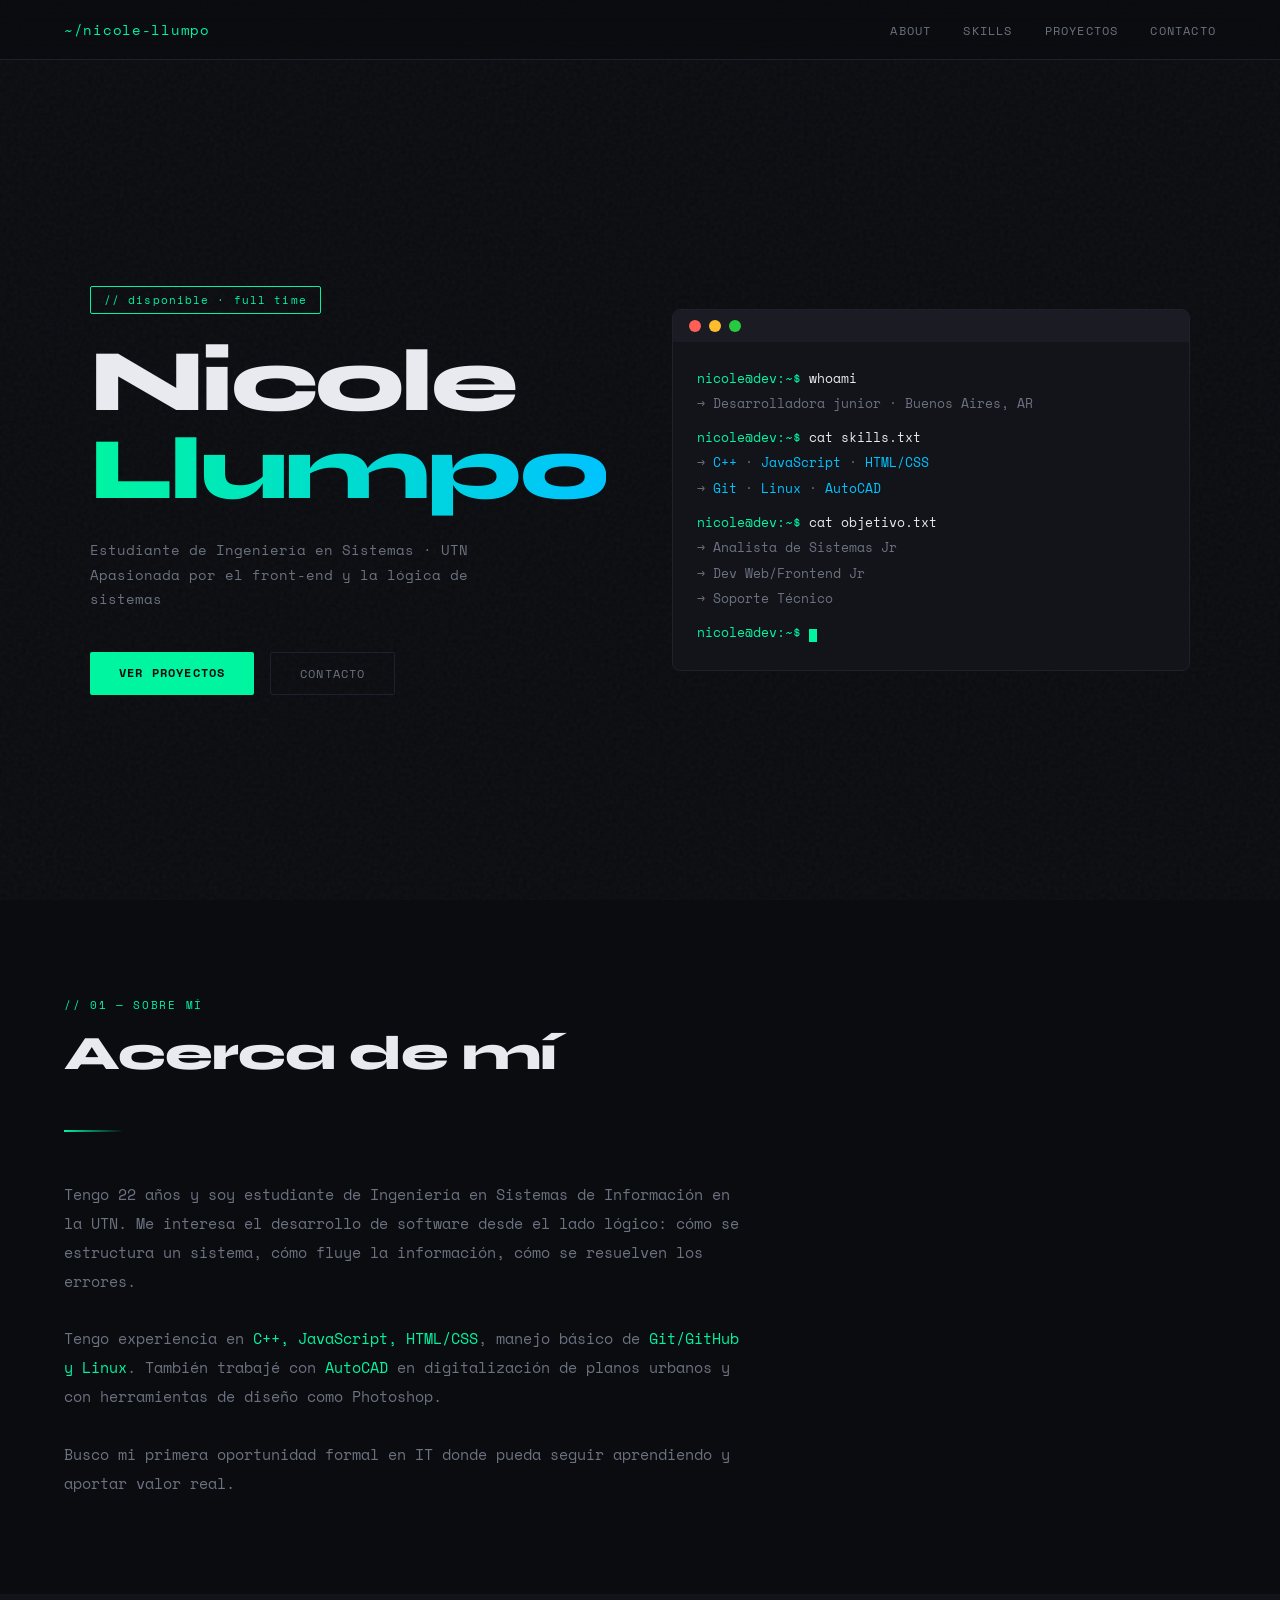
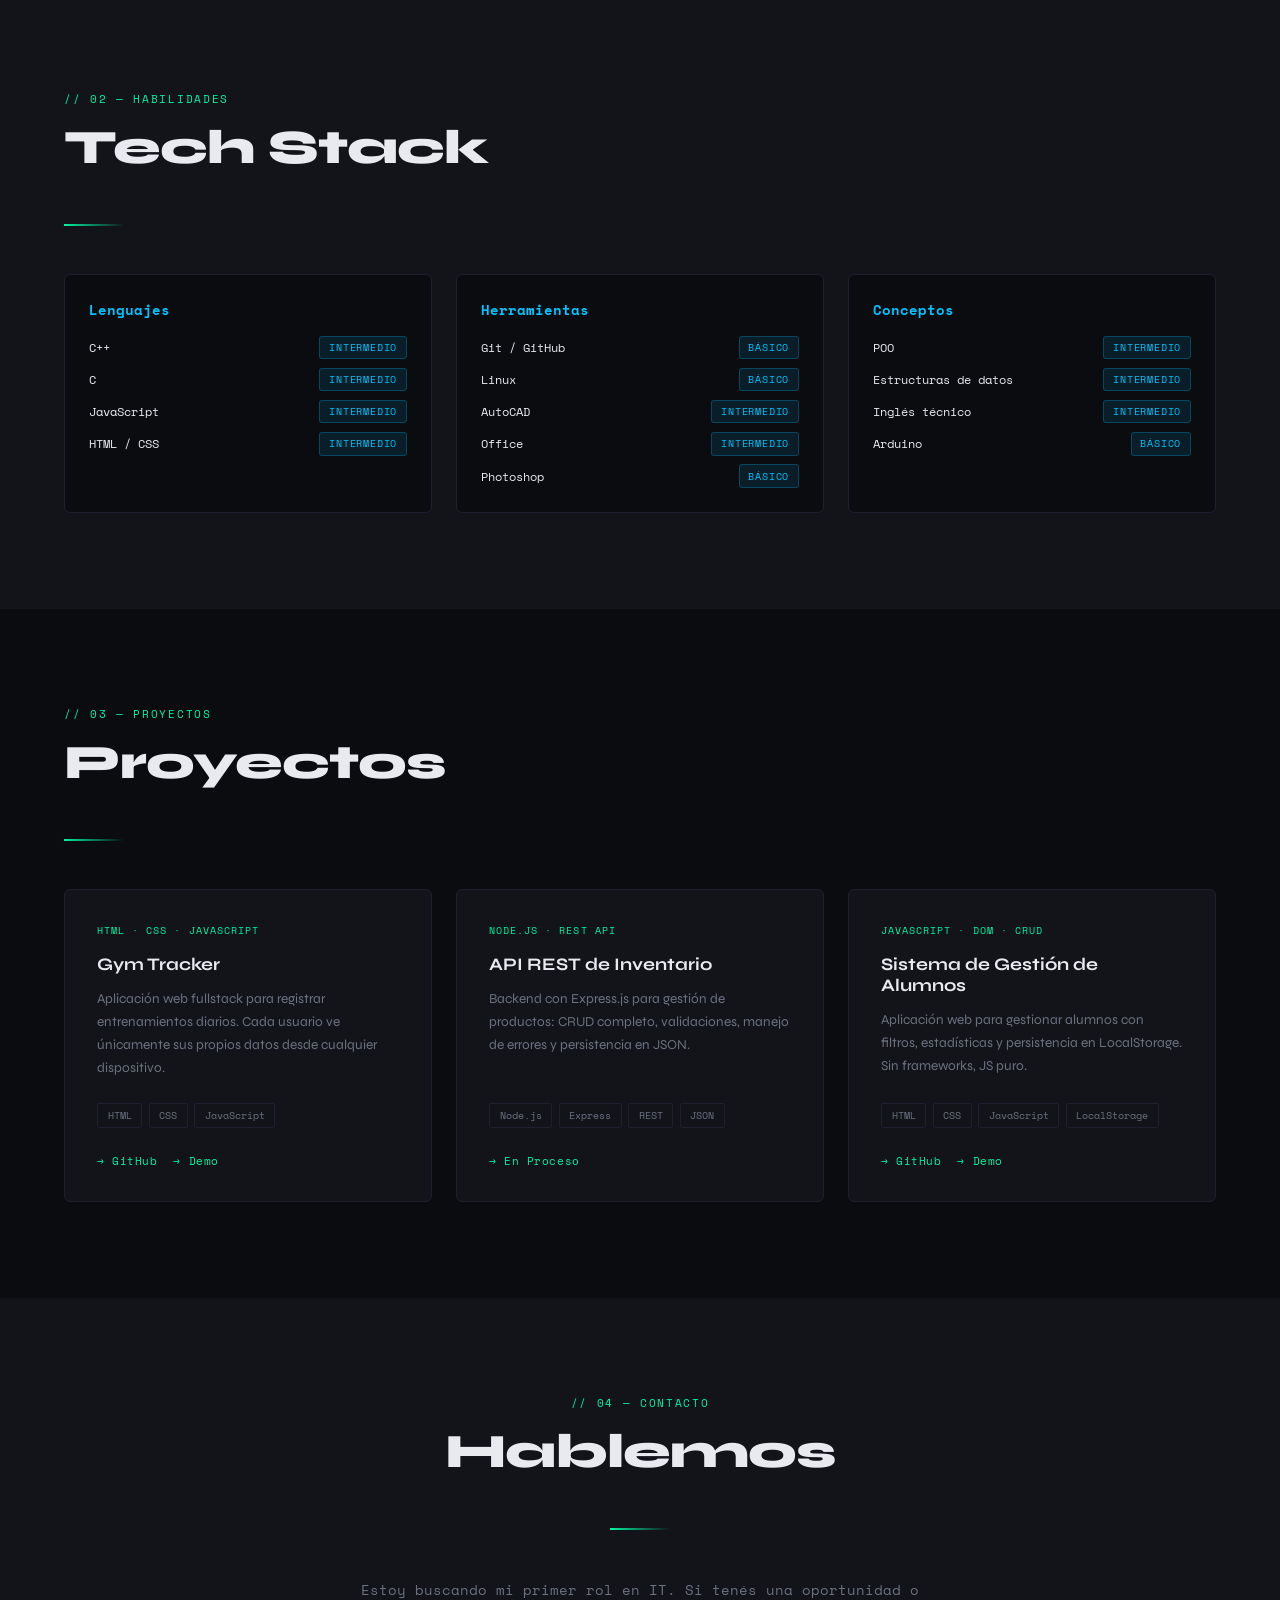
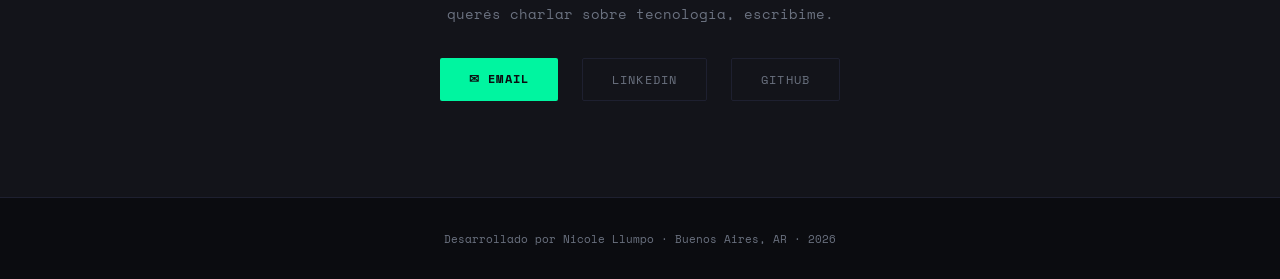
==== index.html @ 1d3f9068 "cambio del formato de skills" ====
<!DOCTYPE html>
<html lang="es">
<head>
  <meta charset="UTF-8" />
  <meta name="viewport" content="width=device-width, initial-scale=1.0"/>
  <title>Nicole Llumpo — Portfolio</title>
  <link rel="stylesheet" href="./styles.css"> 
  <link rel="preconnect" href="https://fonts.googleapis.com"/> 
  <link href="https://fonts.googleapis.com/css2?family=Space+Mono:ital,wght@0,400;0,700;1,400&family=Syne:wght@400;700;800&display=swap" rel="stylesheet"/>
</head>
<body>
  <!-- NAV -->
  <nav>
    <span class="nav-logo">~/nicole-llumpo</span>
    <ul class="nav-links">
      <li><a href="#about">About</a></li>
      <li><a href="#skills">Skills</a></li>
      <li><a href="#projects">Proyectos</a></li>
      <li><a href="#contact">Contacto</a></li>
    </ul>
  </nav>
  <!-- HERO -->
  <section id="hero">
    <div class="hero-grid">
      <div>
        <span class="hero-badge">// disponible · full time</span>
        <h1>Nicole<br/><span>Llumpo</span></h1>
        <p class="hero-desc">
          Estudiante de Ingeniería en Sistemas · UTN<br/>
          Apasionada por el front-end y la lógica de sistemas<br/>
        </p>
        <div class="hero-cta">
          <a class="btn btn-primary" href="#projects">Ver proyectos</a>
          <a class="btn btn-ghost"   href="#contact">Contacto</a>
        </div>
      </div>

      <!-- Terminal -->
      <div class="terminal fade-up">
        <div class="terminal-bar">
          <span class="dot dot-r"></span>
          <span class="dot dot-y"></span>
          <span class="dot dot-g"></span>
        </div>
        <div class="terminal-body">
          <div><span class="t-prompt">nicole@dev:~$</span> <span class="t-cmd">whoami</span></div>
          <div class="t-out">→ Desarrolladora junior · Buenos Aires, AR</div>
          <div style="margin-top:.5rem"><span class="t-prompt">nicole@dev:~$</span> <span class="t-cmd">cat skills.txt</span></div>
          <div class="t-out">→ <span class="t-hi">C++</span> · <span class="t-hi">JavaScript</span> · <span class="t-hi">HTML/CSS</span></div>
          <div class="t-out">→ <span class="t-hi">Git</span> · <span class="t-hi">Linux</span> · <span class="t-hi">AutoCAD</span></div>
          <div style="margin-top:.5rem"><span class="t-prompt">nicole@dev:~$</span> <span class="t-cmd">cat objetivo.txt</span></div>
          <div class="t-out">→ Analista de Sistemas Jr </div>
          <div class="t-out">→ Dev Web/Frontend Jr</div>
          <div class="t-out">→ Soporte Técnico</div>
          <div style="margin-top:.5rem"><span class="t-prompt">nicole@dev:~$</span> <span class="cursor"></span></div>
        </div>
      </div>
    </div>
  </section>

  <!-- ABOUT -->
  <section id="about">
    <div class="section-label">// 01 — sobre mí</div>
    <h2>Acerca de mí</h2>
    <div class="divider"></div>
    <div style="max-width:680px; font-size:.95rem; line-height:1.9; color:var(--muted); font-family:var(--mono);" class="fade-up">
      <p>Tengo 22 años y soy estudiante de Ingeniería en Sistemas de Información en la UTN. 
      Me interesa el desarrollo de software desde el lado lógico: cómo se estructura un sistema, 
      cómo fluye la información, cómo se resuelven los errores.</p>
      <br/>
      <p>Tengo experiencia en <span style="color:var(--accent)">C++, JavaScript, HTML/CSS</span>, 
      manejo básico de <span style="color:var(--accent)">Git/GitHub y Linux</span>. También trabajé 
      con <span style="color:var(--accent)">AutoCAD</span> en digitalización de planos urbanos y 
      con herramientas de diseño como Photoshop.</p>
      <br/>
      <p>Busco mi primera oportunidad formal en IT donde pueda seguir aprendiendo y aportar valor real.</p>
    </div>
  </section>

  <!-- SKILLS -->
  <section id="skills">
    <div class="section-label">// 02 — habilidades</div>
    <h2>Tech Stack</h2>
    <div class="divider"></div>
    <div class="skills-grid">

      <div class="skill-card fade-up">
        <h3>Lenguajes</h3>
        <div class="skill-list">
          <div class="skill-item"><span class="skill-name">C++</span><span class="skill-level level-intermedio">Intermedio</span></div>
          <div class="skill-item"><span class="skill-name">C</span><span class="skill-level level-intermedio">Intermedio</span></div>
          <div class="skill-item"><span class="skill-name">JavaScript</span><span class="skill-level level-intermedio">Intermedio</span></div>
          <div class="skill-item"><span class="skill-name">HTML / CSS</span><span class="skill-level level-intermedio">Intermedio</span></div>
        </div>
      </div>

      <div class="skill-card fade-up">
        <h3>Herramientas</h3>
        <div class="skill-list">
          <div class="skill-item"><span class="skill-name">Git / GitHub</span><span class="skill-level level-intermedio">Básico</span></div>
          <div class="skill-item"><span class="skill-name">Linux</span><span class="skill-level level-intermedio">Básico</span></div>
          <div class="skill-item"><span class="skill-name">AutoCAD</span><span class="skill-level level-intermedio">Intermedio</span></div>
          <div class="skill-item"><span class="skill-name">Office</span><span class="skill-level level-intermedio">Intermedio</span></div>
          <div class="skill-item"><span class="skill-name">Photoshop</span><span class="skill-level level-intermedio">Básico</span></div>
        </div>
      </div>

      <div class="skill-card fade-up">
        <h3>Conceptos</h3>
        <div class="skill-list">
          <div class="skill-item"><span class="skill-name">POO</span><span class="skill-level level-intermedio">Intermedio</span></div>
          <div class="skill-item"><span class="skill-name">Estructuras de datos</span><span class="skill-level level-intermedio">Intermedio</span></div>
          <!-- <div class="skill-item"><span class="skill-name">REST APIs</span><span class="skill-level level-intermedio">Básico</span></div> -->
          <div class="skill-item"><span class="skill-name">Inglés técnico</span><span class="skill-level level-intermedio">Intermedio</span></div>
          <div class="skill-item"><span class="skill-name">Arduino</span><span class="skill-level level-intermedio">Básico</span></div>
        </div>
      </div>

    </div>
  </section>

  <!-- PROJECTS -->
  <section id="projects">
    <div class="section-label">// 03 — proyectos</div>
    <h2>Proyectos</h2>
    <div class="divider"></div>
    <div class="projects-grid">

      <div class="project-card fade-up">
        <div class="project-tag">HTML · CSS · JavaScript</div>
        <h3>Gym Tracker</h3>
        <p>Aplicación web fullstack para registrar entrenamientos diarios. Cada usuario ve únicamente sus propios datos desde cualquier dispositivo.</p>
        <div class="project-tags">
          <span class="tag">HTML</span><span class="tag">CSS</span><span class="tag">JavaScript</span>
        </div>
        <div class="project-links">
          <a href="https://github.com/Nicolellumpo/Registro_Entrenamiento" target="_blank">→ GitHub</a> 
          <a href="https://nicolellumpo.github.io/Registro_Entrenamiento/" target="_blank">→ Demo</a> 
        </div>
      </div>

      <div class="project-card fade-up">
        <div class="project-tag">Node.js · REST API</div>
        <h3>API REST de Inventario</h3>
        <p>Backend con Express.js para gestión de productos: CRUD completo, validaciones, manejo de errores y persistencia en JSON.</p>
        <div class="project-tags">
          <span class="tag">Node.js</span><span class="tag">Express</span><span class="tag">REST</span><span class="tag">JSON</span>
        </div>
        <div class="project-links">
          <a href="https://github.com/NicoleLlumpo/inventario-api" target="_blank">→ En Proceso</a>
        </div>
      </div>

      <div class="project-card fade-up">
        <div class="project-tag">JavaScript · DOM · CRUD</div>
        <h3>Sistema de Gestión de Alumnos</h3>
        <p>Aplicación web para gestionar alumnos con filtros, estadísticas y persistencia en LocalStorage. Sin frameworks, JS puro.</p>
        <div class="project-tags">
          <span class="tag">HTML</span><span class="tag">CSS</span><span class="tag">JavaScript</span><span class="tag">LocalStorage</span>
        </div>
        <div class="project-links">
          <a href="https://github.com/Nicolellumpo/Sistema-Alumnos" target="_blank">→ GitHub</a>
          <a href="https://nicolellumpo.github.io/Sistema-Alumnos/" target="_blank">→ Demo</a> 
        </div>
      </div>

    </div>
  </section>

  <!-- CONTACT -->
  <section id="contact">
    <div class="section-label">// 04 — contacto</div>
    <h2>Hablemos</h2>
    <div class="divider" style="margin: 1rem auto 3rem;"></div>
    <div class="contact-inner fade-up">
      <p>Estoy buscando mi primer rol en IT. Si tenés una oportunidad o querés charlar sobre tecnología, escribime.</p>
      <div class="contact-links">
        <a class="btn btn-primary" href="mailto:Nicolellumpo1@gmail.com">✉ Email</a>
        <a class="btn btn-ghost"   href="https://linkedin.com/in/nicole-llumpo" target="_blank">LinkedIn</a>
        <a class="btn btn-ghost"   href="https://github.com/NicoleLlumpo" target="_blank">GitHub</a>
      </div>
    </div>
  </section>

  <footer>
    <p>Desarrollado por Nicole Llumpo · Buenos Aires, AR · 2026</p>
  </footer>

  <script>
    // Intersection Observer para fade-up y skill bars
    const observer = new IntersectionObserver((entries) => {
      entries.forEach(e => {
        if (e.isIntersecting) {
          e.target.classList.add('visible');
          // Animar barras si las hay
          e.target.querySelectorAll('.skill-fill').forEach(bar => {
            bar.style.transform = `scaleX(${bar.dataset.w})`;
            bar.classList.add('animated');
          });
        }
      });
    }, { threshold: 0.15 });

    document.querySelectorAll('.fade-up').forEach(el => observer.observe(el));
  </script>
</body>
</html>
---- styles.css ----
@import url('https://fonts.googleapis.com/css2?family=Fredoka+One&family=Poppins:wght@300&display=swap');

/* ── Reset & Variables ─────────────────────────────────── */
    *, *::before, *::after { box-sizing: border-box; margin: 0; padding: 0; }

:root {
  --bg: #0b0c10;
  --surface: #13141a;
  --border: #1e2030;
  --accent: #00f5a0;
  --accent2: #00c3ff;
  --text: #e8eaf0;
  --muted: #6b7280;
  --mono: 'Space Mono', monospace;
  --sans: 'Syne', sans-serif;
}

html { scroll-behavior: smooth; }

body {
  background: var(--bg);
  color: var(--text);
  font-family: var(--sans);
  overflow-x: hidden;
}

/* ── Noise overlay ─────────────────────────────────────── */
body::before {
      content: '';
      position: fixed; inset: 0; z-index: 0;
      background-image: url("data:image/svg+xml,%3Csvg viewBox='0 0 256 256' xmlns='http://www.w3.org/2000/svg'%3E%3Cfilter id='noise'%3E%3CfeTurbulence type='fractalNoise' baseFrequency='0.9' numOctaves='4' stitchTiles='stitch'/%3E%3C/filter%3E%3Crect width='100%25' height='100%25' filter='url(%23noise)' opacity='0.04'/%3E%3C/svg%3E");
      pointer-events: none;
}

/* ── Navigation ───────────────────────────────────────── */
nav {
  position: fixed; top: 0; left: 0; right: 0;z-index: 100;
  display: flex; justify-content: space-between; align-items: center;
  padding: 1.2rem 5%;
  backdrop-filter: blur(12px);
  border-bottom: 1px solid var(--border);
  background: rgba(11,12,16,0.8);
}

.nav-logo {
    font-family: var(--mono);
    font-size: 0.9rem;
    color: var(--accent);
    letter-spacing: 0.05em;
}

.nav-links { display: flex; gap: 2rem; list-style: none; }
    .nav-links a {
      font-family: var(--mono);
      font-size: 0.75rem;
      color: var(--muted);
      text-decoration: none;
      letter-spacing: 0.1em;
      text-transform: uppercase;
      transition: color .2s;
    }
    .nav-links a:hover { color: var(--accent); }

    /* ── Hero ─────────────────────────────────────────────── */
    #hero {
      min-height: 100vh;
      display: flex; align-items: center;
      padding: 10rem 5% 5rem;
      position: relative;
    }

    .hero-grid {
      display: grid;
      grid-template-columns: 1fr 1fr;
      gap: 4rem;
      align-items: center;
      max-width: 1100px;
      margin: 0 auto;
      width: 100%;
    }

    .hero-badge {
      display: inline-block;
      font-family: var(--mono);
      font-size: 0.7rem;
      color: var(--accent);
      border: 1px solid var(--accent);
      padding: .3rem .8rem;
      border-radius: 2px;
      margin-bottom: 1.5rem;
      letter-spacing: .1em;
    }

    h1 {
      font-size: clamp(3rem, 7vw, 5.5rem);
      font-weight: 800;
      line-height: 1;
      letter-spacing: -0.03em;
    }

    h1 span {
      background: linear-gradient(90deg, var(--accent), var(--accent2));
       background-clip: text;  
      -webkit-background-clip: text;
      -webkit-text-fill-color: transparent;
    }

    .hero-desc {
      margin-top: 1.5rem;
      font-family: var(--mono);
      font-size: 0.85rem;
      color: var(--muted);
      line-height: 1.8;
      max-width: 420px;
    }

    .hero-cta {
      margin-top: 2.5rem;
      display: flex; gap: 1rem; flex-wrap: wrap;
    }

    .btn {
      font-family: var(--mono);
      font-size: 0.75rem;
      letter-spacing: .1em;
      text-transform: uppercase;
      padding: .75rem 1.8rem;
      text-decoration: none;
      border-radius: 2px;
      transition: all .2s;
      cursor: pointer;
    }

    .btn-primary {
      background: var(--accent);
      color: #0b0c10;
      font-weight: 700;
    }
    .btn-primary:hover { background: var(--accent2); }

    .btn-ghost {
      border: 1px solid var(--border);
      color: var(--muted);
    }
    .btn-ghost:hover { border-color: var(--accent); color: var(--accent); }

    /* Terminal widget */
    .terminal {
      background: var(--surface);
      border: 1px solid var(--border);
      border-radius: 8px;
      overflow: hidden;
      font-family: var(--mono);
    }

    .terminal-bar {
      background: #1a1b23;
      padding: .6rem 1rem;
      display: flex; gap: .5rem; align-items: center;
    }

    .dot { width: 12px; height: 12px; border-radius: 50%; }
    .dot-r { background: #ff5f57; }
    .dot-y { background: #ffbd2e; }
    .dot-g { background: #28ca41; }

    .terminal-body {
      padding: 1.5rem;
      font-size: .8rem;
      line-height: 2;
    }

    .t-prompt { color: var(--accent); }
    .t-cmd    { color: var(--text); }
    .t-out    { color: var(--muted); }
    .t-hi     { color: var(--accent2); }

    .cursor {
      display: inline-block;
      width: 8px; height: 1em;
      background: var(--accent);
      animation: blink 1s step-end infinite;
      vertical-align: text-bottom;
    }

    @keyframes blink { 50% { opacity: 0; } }

    /* ── Sections ─────────────────────────────────────────── */
    section { padding: 6rem 5%; position: relative; }

    .section-label {
      font-family: var(--mono);
      font-size: .7rem;
      letter-spacing: .15em;
      text-transform: uppercase;
      color: var(--accent);
      margin-bottom: .75rem;
    }

    h2 {
      font-size: clamp(2rem, 4vw, 3rem);
      font-weight: 800;
      letter-spacing: -0.02em;
      margin-bottom: 3rem;
    }

    .divider {
      width: 60px; height: 2px;
      background: linear-gradient(90deg, var(--accent), transparent);
      margin: 1rem 0 3rem;
    }

    /* ── Skills ───────────────────────────────────────────── */
    #skills { background: var(--surface); }

    .skills-grid {
      display: grid;
      grid-template-columns: repeat(auto-fill, minmax(280px, 1fr));
      gap: 1.5rem;
    }

    .skill-card {
      border: 1px solid var(--border);
      border-radius: 6px;
      padding: 1.5rem;
      background: var(--bg);
      transition: border-color .2s, transform .2s;
    }
    .skill-card:hover { border-color: var(--accent); transform: translateY(-3px); }

    .skill-card h3 {
      font-size: .9rem;
      font-family: var(--mono);
      color: var(--accent2);
      margin-bottom: 1rem;
    }

    .skill-list {
      display: flex; flex-direction: column; gap: .55rem;
    }

    .skill-item {
      display: flex; align-items: center; justify-content: space-between; gap: .75rem;
    }

    .skill-name {
      font-family: var(--mono); font-size: .75rem; color: var(--txt);
    }
 
    .skill-level {
      font-family: var(--mono); font-size: .62rem; letter-spacing: .08em;
      text-transform: uppercase; padding: .2rem .55rem; border-radius: 3px;
      flex-shrink: 0; font-weight: 500;
    }

    .level-basico {
      background: rgba(255,255,255,.06);
      color: var(--muted);
      border: 1px solid var(--border);
    }
 
    .level-intermedio {
      background: rgba(0,195,255,.1);
      color: var(--accent2);
      border: 1px solid rgba(0,195,255,.25);
    }
 
    .level-avanzado {
      background: rgba(0,245,160,.12);
      color: var(--accent);
      border: 1px solid rgba(0,245,160,.3);
    }
 
    /*
    .skill-bar-wrap {
      display: flex; flex-direction: column; gap: .6rem;
    }
    
    .skill-item {
      display: flex; justify-content: space-between; align-items: center;
    }

    .skill-name { font-family: var(--mono); font-size: .75rem; color: var(--muted); }
    .skill-track { flex: 1; height: 4px; background: var(--border); margin: 0 .75rem; border-radius: 2px; overflow: hidden; }
    
    .skill-fill {
      height: 100%;
      background: linear-gradient(90deg, var(--accent), var(--accent2));
      border-radius: 2px;
      transform: scaleX(0);
      transform-origin: left;
      transition: transform .8s cubic-bezier(.16,1,.3,1);
    }
    .skill-fill.animated { transform: scaleX(1); }
    .skill-pct { font-family: var(--mono); font-size: .7rem; color: var(--accent); }
    */
    
    /* ── Projects ─────────────────────────────────────────── */
    .projects-grid {
      display: grid;
      grid-template-columns: repeat(auto-fill, minmax(320px, 1fr));
      gap: 1.5rem;
    }

    .project-card {
      border: 1px solid var(--border);
      border-radius: 6px;
      padding: 2rem;
      background: var(--surface);
      display: flex; flex-direction: column;
      transition: border-color .2s, transform .2s;
    }
    .project-card:hover { border-color: var(--accent); transform: translateY(-4px); }

    .project-tag {
      font-family: var(--mono);
      font-size: .65rem;
      letter-spacing: .1em;
      text-transform: uppercase;
      color: var(--accent);
      margin-bottom: 1rem;
    }

    .project-card h3 { font-size: 1.1rem; margin-bottom: .75rem; }
    .project-card p { font-size: .85rem; color: var(--muted); line-height: 1.7; flex: 1; }

    .project-tags {
      display: flex; flex-wrap: wrap; gap: .4rem;
      margin-top: 1.5rem;
    }

    .tag {
      font-family: var(--mono);
      font-size: .65rem;
      padding: .2rem .6rem;
      border: 1px solid var(--border);
      border-radius: 2px;
      color: var(--muted);
    }

    .project-links { display: flex; gap: 1rem; margin-top: 1.5rem; }
    .project-links a {
      font-family: var(--mono);
      font-size: .7rem;
      letter-spacing: .05em;
      color: var(--accent);
      text-decoration: none;
      transition: color .2s;
    }
    .project-links a:hover { color: var(--accent2); }

    /* ── Contact ──────────────────────────────────────────── */
    #contact { background: var(--surface); text-align: center; }

    .contact-inner { max-width: 560px; margin: 0 auto; }
    .contact-inner p {
      font-family: var(--mono);
      color: var(--muted);
      font-size: .85rem;
      line-height: 1.8;
      margin-bottom: 2rem;
    }

    .contact-links {
      display: flex; justify-content: center; gap: 1.5rem; flex-wrap: wrap;
    }

    /* ── Footer ───────────────────────────────────────────── */
    footer {
      padding: 2rem 5%;
      text-align: center;
      font-family: var(--mono);
      font-size: .7rem;
      color: var(--muted);
      border-top: 1px solid var(--border);
    }

    /* ── Fade-in animation ─────────────────────────────────── */
    .fade-up {
      opacity: 0;
      transform: translateY(24px);
      transition: opacity .6s ease, transform .6s ease;
    }
    .fade-up.visible { opacity: 1; transform: translateY(0); }

    /* ── Responsive ────────────────────────────────────────── */
    @media (max-width: 768px) {
      .hero-grid { grid-template-columns: 1fr; }
      .terminal  { display: none; }
    }
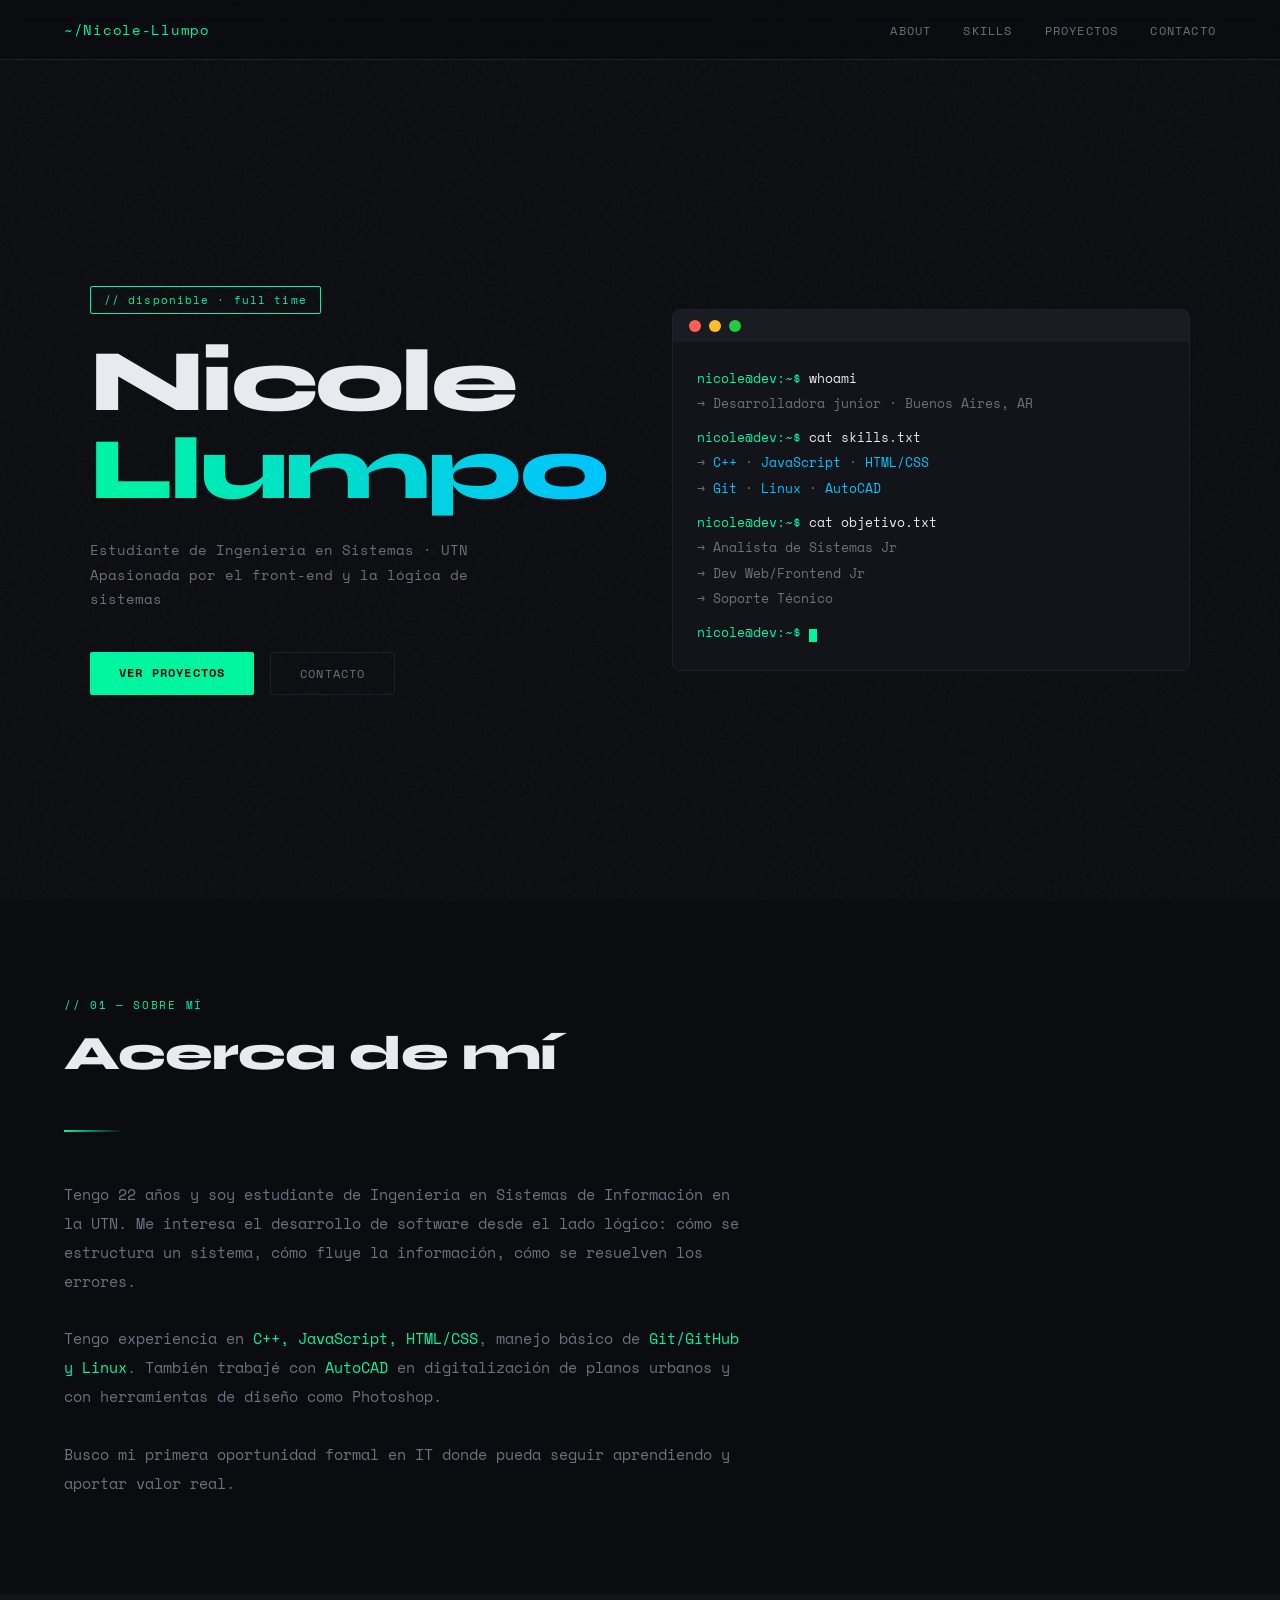
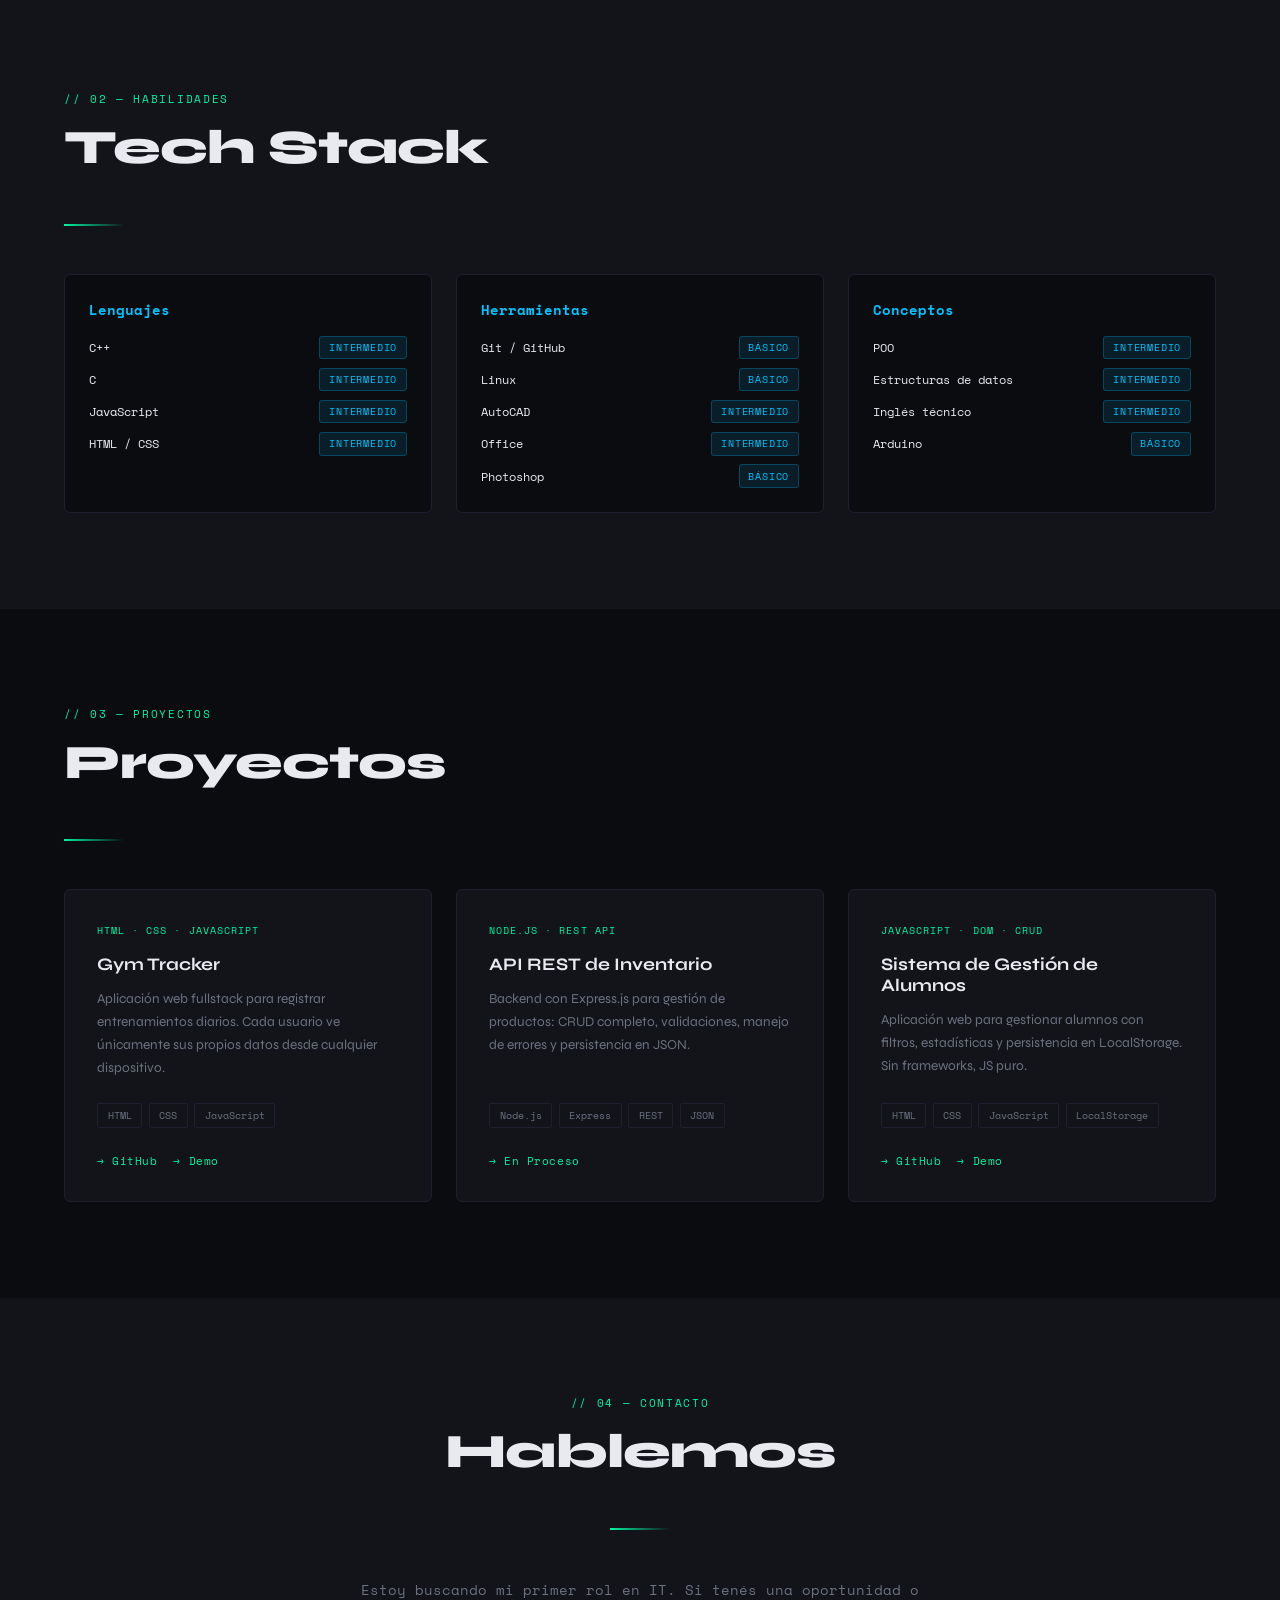
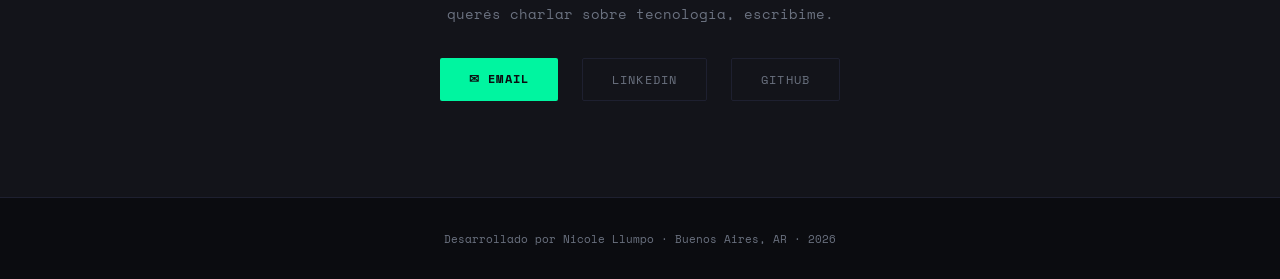
==== commit f561e062: "cambio de html rama" ====
--- a/index.html
+++ b/index.html
@@ -11,7 +11,7 @@
 <body>
   <!-- NAV -->
   <nav>
-    <span class="nav-logo">~/nicole-llumpo</span>
+    <span class="nav-logo">~/Nicole-Llumpo</span>
     <ul class="nav-links">
       <li><a href="#about">About</a></li>
       <li><a href="#skills">Skills</a></li>
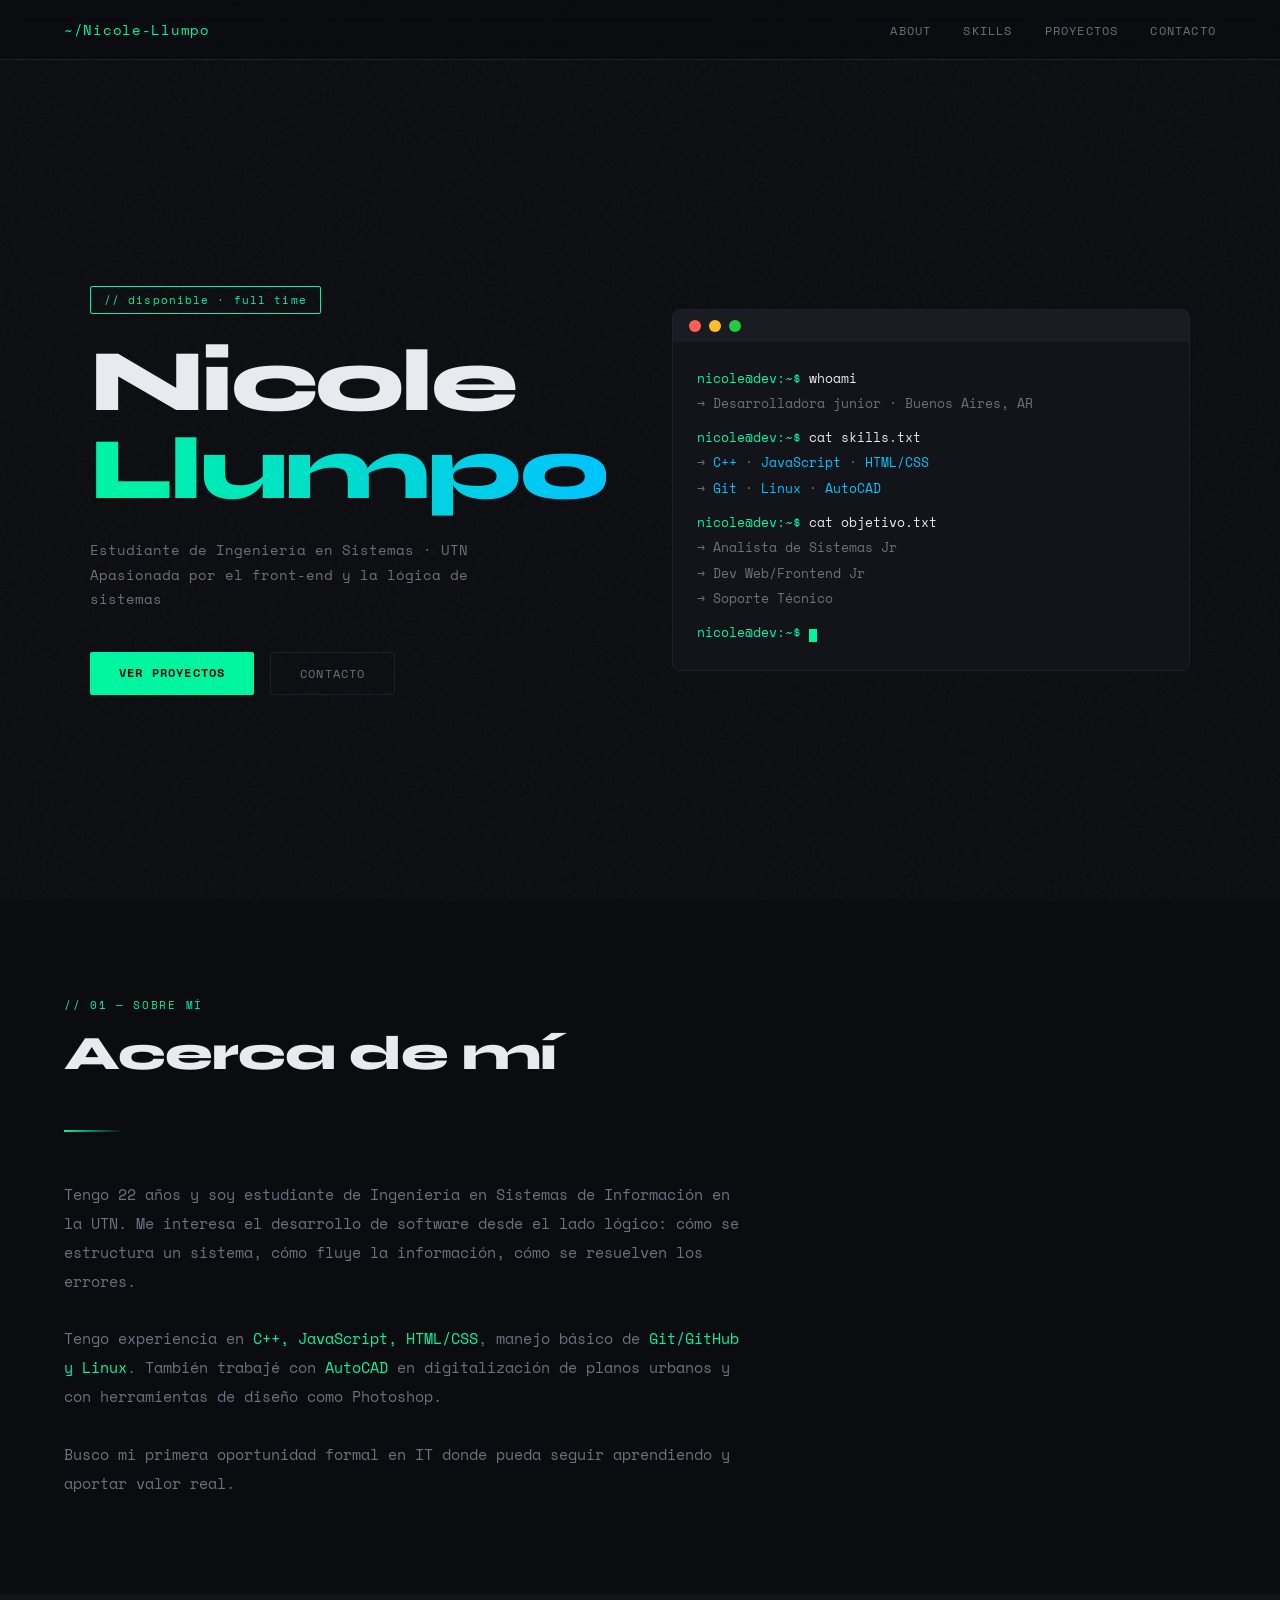
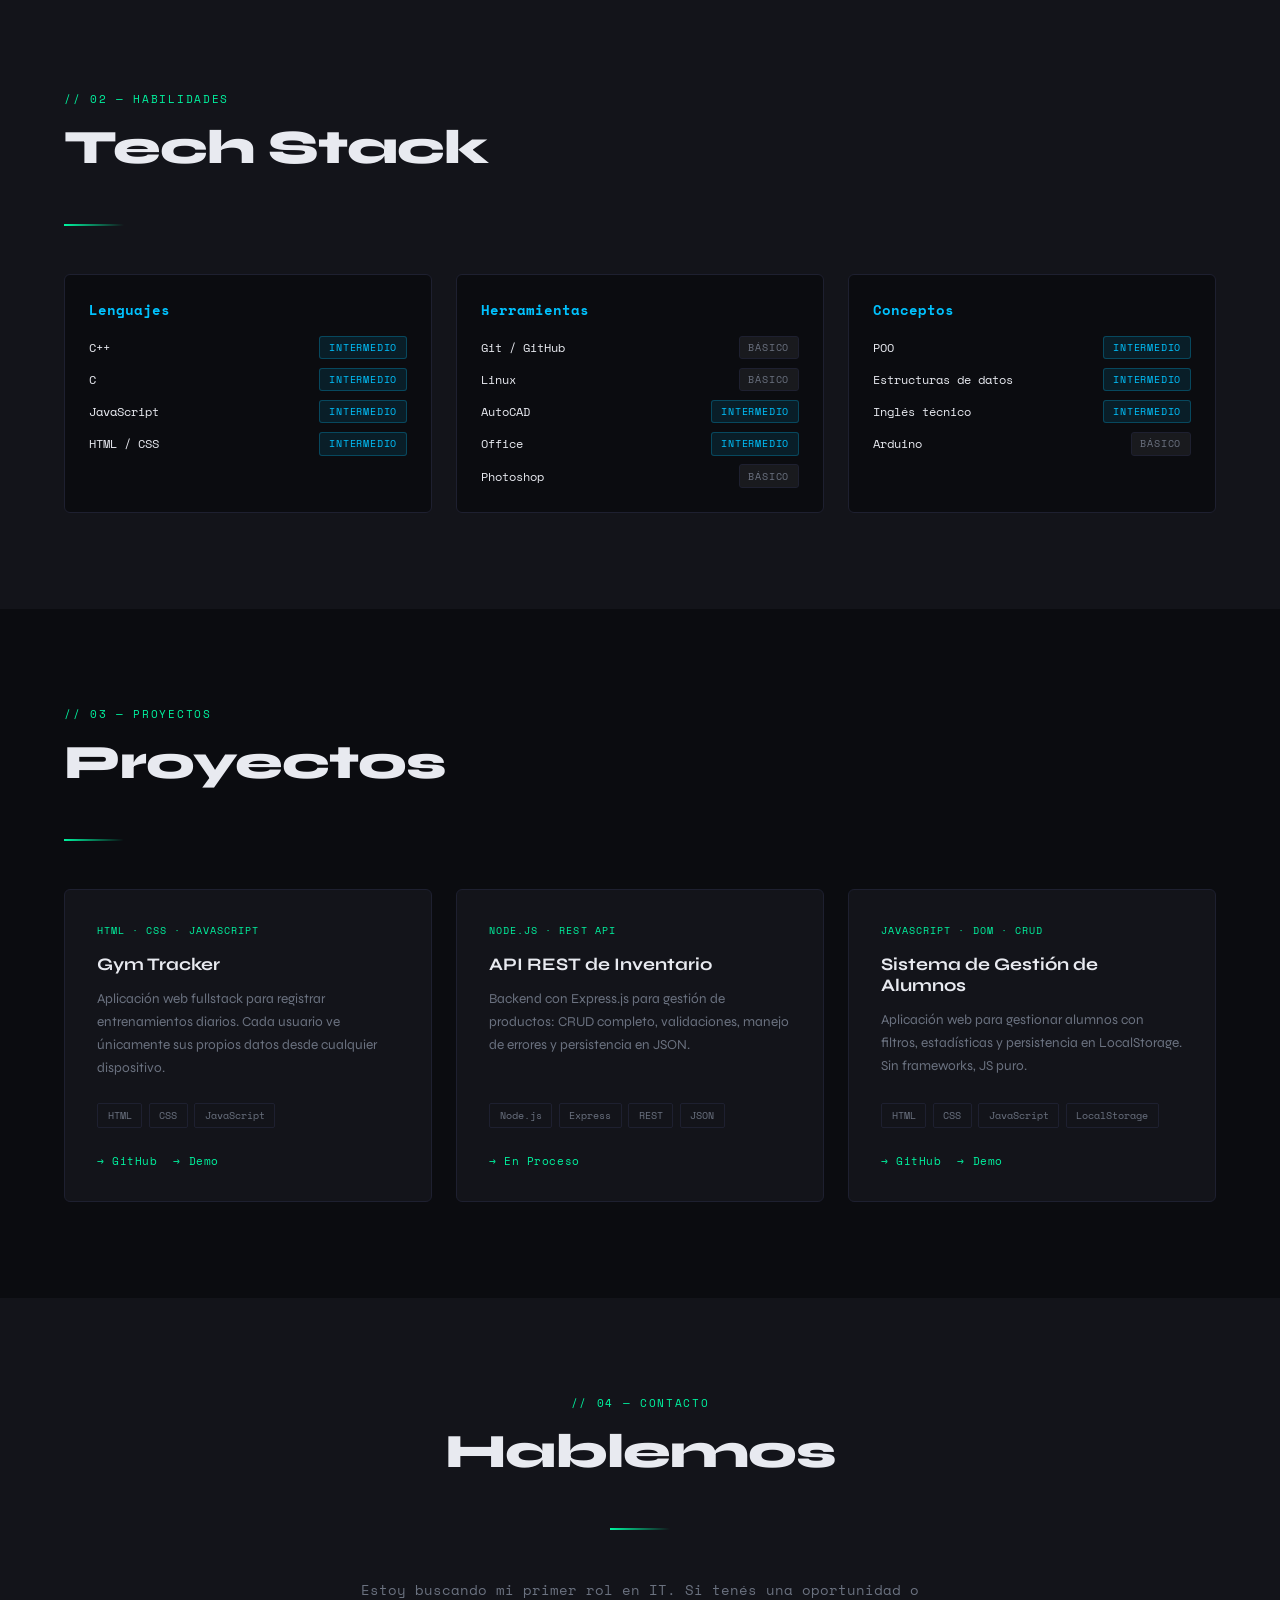
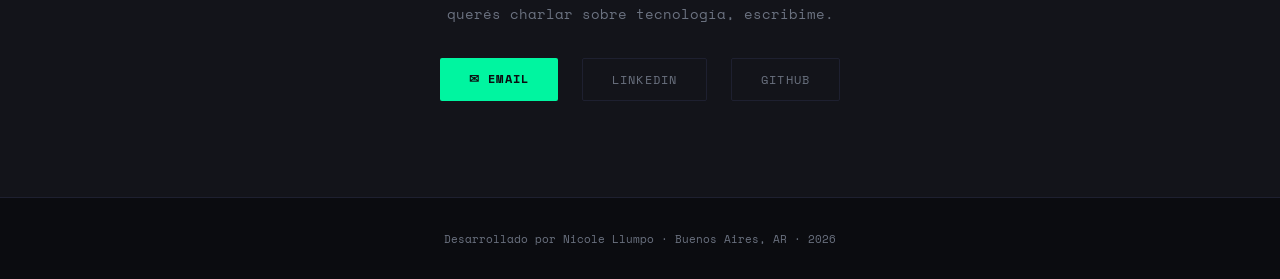
==== commit b60fc20a: "teck stack cambien el disenio de basico" ====
--- a/index.html
+++ b/index.html
@@ -83,7 +83,6 @@
     <h2>Tech Stack</h2>
     <div class="divider"></div>
     <div class="skills-grid">
-
       <div class="skill-card fade-up">
         <h3>Lenguajes</h3>
         <div class="skill-list">
@@ -97,11 +96,11 @@
       <div class="skill-card fade-up">
         <h3>Herramientas</h3>
         <div class="skill-list">
-          <div class="skill-item"><span class="skill-name">Git / GitHub</span><span class="skill-level level-intermedio">Básico</span></div>
-          <div class="skill-item"><span class="skill-name">Linux</span><span class="skill-level level-intermedio">Básico</span></div>
+          <div class="skill-item"><span class="skill-name">Git / GitHub</span><span class="skill-level level-basico">Básico</span></div>
+          <div class="skill-item"><span class="skill-name">Linux</span><span class="skill-level level-basico">Básico</span></div>
           <div class="skill-item"><span class="skill-name">AutoCAD</span><span class="skill-level level-intermedio">Intermedio</span></div>
           <div class="skill-item"><span class="skill-name">Office</span><span class="skill-level level-intermedio">Intermedio</span></div>
-          <div class="skill-item"><span class="skill-name">Photoshop</span><span class="skill-level level-intermedio">Básico</span></div>
+          <div class="skill-item"><span class="skill-name">Photoshop</span><span class="skill-level level-basico">Básico</span></div>
         </div>
       </div>
 
@@ -112,7 +111,7 @@
           <div class="skill-item"><span class="skill-name">Estructuras de datos</span><span class="skill-level level-intermedio">Intermedio</span></div>
           <!-- <div class="skill-item"><span class="skill-name">REST APIs</span><span class="skill-level level-intermedio">Básico</span></div> -->
           <div class="skill-item"><span class="skill-name">Inglés técnico</span><span class="skill-level level-intermedio">Intermedio</span></div>
-          <div class="skill-item"><span class="skill-name">Arduino</span><span class="skill-level level-intermedio">Básico</span></div>
+          <div class="skill-item"><span class="skill-name">Arduino</span><span class="skill-level level-basico">Básico</span></div>
         </div>
       </div>
 
--- a/styles.css
+++ b/styles.css
@@ -215,7 +215,8 @@
 
     .skills-grid {
       display: grid;
-      grid-template-columns: repeat(auto-fill, minmax(280px, 1fr));
+      grid-template-columns: repeat(3, 1fr);
+       /*grid-template-columns: repeat(auto-fill, minmax(280px, 1fr)); */
       gap: 1.5rem;
     }
 
@@ -270,30 +271,7 @@
       color: var(--accent);
       border: 1px solid rgba(0,245,160,.3);
     }
- 
-    /*
-    .skill-bar-wrap {
-      display: flex; flex-direction: column; gap: .6rem;
-    }
-    
-    .skill-item {
-      display: flex; justify-content: space-between; align-items: center;
-    }
-
-    .skill-name { font-family: var(--mono); font-size: .75rem; color: var(--muted); }
-    .skill-track { flex: 1; height: 4px; background: var(--border); margin: 0 .75rem; border-radius: 2px; overflow: hidden; }
-    
-    .skill-fill {
-      height: 100%;
-      background: linear-gradient(90deg, var(--accent), var(--accent2));
-      border-radius: 2px;
-      transform: scaleX(0);
-      transform-origin: left;
-      transition: transform .8s cubic-bezier(.16,1,.3,1);
-    }
-    .skill-fill.animated { transform: scaleX(1); }
-    .skill-pct { font-family: var(--mono); font-size: .7rem; color: var(--accent); }
-    */
+
     
     /* ── Projects ─────────────────────────────────────────── */
     .projects-grid {
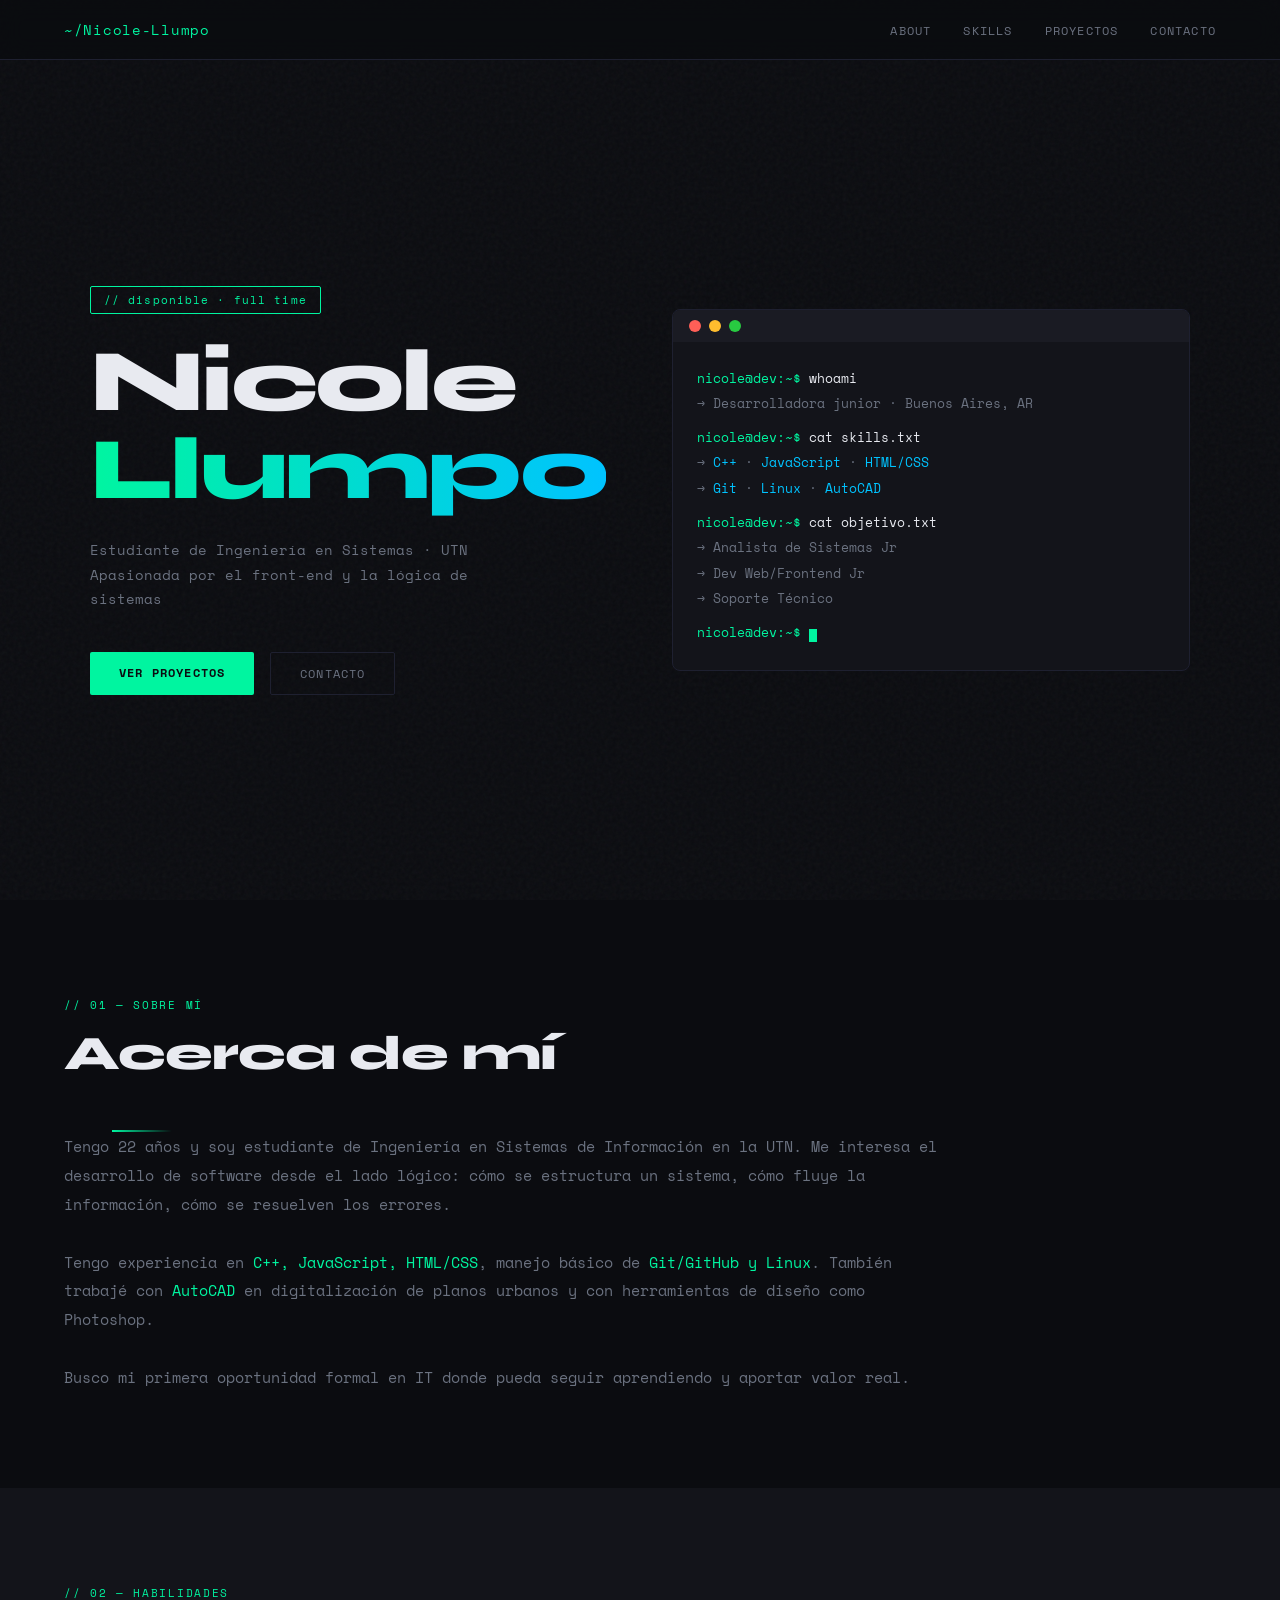
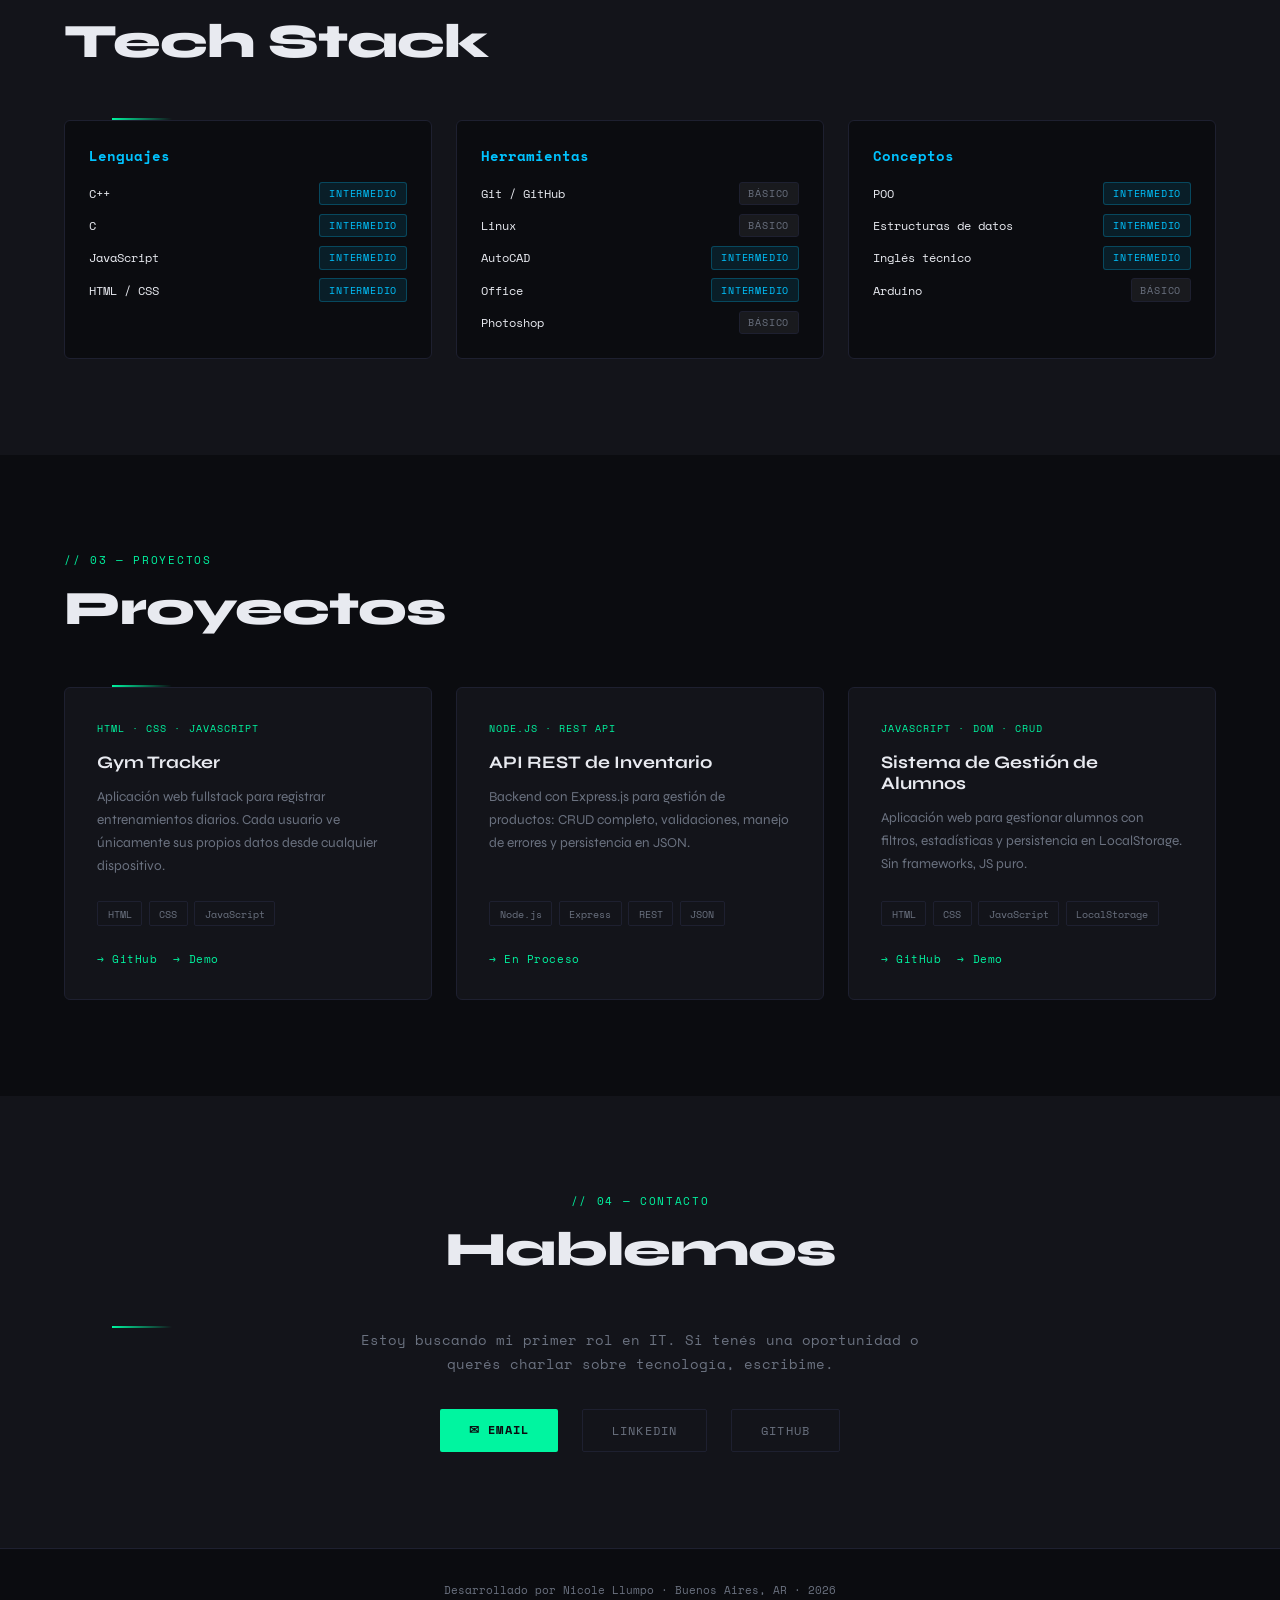
==== commit 56d1f3cc: "cambios para ver mejor en los celus" ====
--- a/index.html
+++ b/index.html
@@ -7,7 +7,7 @@
   <link rel="stylesheet" href="./styles.css"> 
   <link rel="preconnect" href="https://fonts.googleapis.com"/> 
   <link href="https://fonts.googleapis.com/css2?family=Space+Mono:ital,wght@0,400;0,700;1,400&family=Syne:wght@400;700;800&display=swap" rel="stylesheet"/>
-</head>
+</head> 
 <body>
   <!-- NAV -->
   <nav>
@@ -45,14 +45,14 @@
         <div class="terminal-body">
           <div><span class="t-prompt">nicole@dev:~$</span> <span class="t-cmd">whoami</span></div>
           <div class="t-out">→ Desarrolladora junior · Buenos Aires, AR</div>
-          <div style="margin-top:.5rem"><span class="t-prompt">nicole@dev:~$</span> <span class="t-cmd">cat skills.txt</span></div>
+          <div class="terminal-titulo"><span class="t-prompt">nicole@dev:~$</span> <span class="t-cmd">cat skills.txt</span></div>
           <div class="t-out">→ <span class="t-hi">C++</span> · <span class="t-hi">JavaScript</span> · <span class="t-hi">HTML/CSS</span></div>
           <div class="t-out">→ <span class="t-hi">Git</span> · <span class="t-hi">Linux</span> · <span class="t-hi">AutoCAD</span></div>
-          <div style="margin-top:.5rem"><span class="t-prompt">nicole@dev:~$</span> <span class="t-cmd">cat objetivo.txt</span></div>
+          <div class="terminal-titulo"><span class="t-prompt">nicole@dev:~$</span> <span class="t-cmd">cat objetivo.txt</span></div>
           <div class="t-out">→ Analista de Sistemas Jr </div>
           <div class="t-out">→ Dev Web/Frontend Jr</div>
           <div class="t-out">→ Soporte Técnico</div>
-          <div style="margin-top:.5rem"><span class="t-prompt">nicole@dev:~$</span> <span class="cursor"></span></div>
+          <div class="terminal-titulo"><span class="t-prompt">nicole@dev:~$</span> <span class="cursor"></span></div>
         </div>
       </div>
     </div>
@@ -63,17 +63,19 @@
     <div class="section-label">// 01 — sobre mí</div>
     <h2>Acerca de mí</h2>
     <div class="divider"></div>
-    <div style="max-width:680px; font-size:.95rem; line-height:1.9; color:var(--muted); font-family:var(--mono);" class="fade-up">
+    <div class="fade-up">
+    <div class="fade-tipo">
       <p>Tengo 22 años y soy estudiante de Ingeniería en Sistemas de Información en la UTN. 
       Me interesa el desarrollo de software desde el lado lógico: cómo se estructura un sistema, 
       cómo fluye la información, cómo se resuelven los errores.</p>
       <br/>
-      <p>Tengo experiencia en <span style="color:var(--accent)">C++, JavaScript, HTML/CSS</span>, 
-      manejo básico de <span style="color:var(--accent)">Git/GitHub y Linux</span>. También trabajé 
-      con <span style="color:var(--accent)">AutoCAD</span> en digitalización de planos urbanos y 
+      <p>Tengo experiencia en <span class = "about-color">C++, JavaScript, HTML/CSS</span>, 
+      manejo básico de <span class = "about-color">Git/GitHub y Linux</span>. También trabajé 
+      con <span class = "about-color">AutoCAD</span> en digitalización de planos urbanos y 
       con herramientas de diseño como Photoshop.</p>
       <br/>
       <p>Busco mi primera oportunidad formal en IT donde pueda seguir aprendiendo y aportar valor real.</p>
+    </div>
     </div>
   </section>
 
@@ -133,8 +135,8 @@
           <span class="tag">HTML</span><span class="tag">CSS</span><span class="tag">JavaScript</span>
         </div>
         <div class="project-links">
-          <a href="https://github.com/Nicolellumpo/Registro_Entrenamiento" target="_blank">→ GitHub</a> 
-          <a href="https://nicolellumpo.github.io/Registro_Entrenamiento/" target="_blank">→ Demo</a> 
+          <a href="https://github.com/Nicolellumpo/Registro_Entrenamiento" target="_blank" rel="noopener noreferrer">→ GitHub</a> 
+          <a href="https://nicolellumpo.github.io/Registro_Entrenamiento/" target="_blank" rel="noopener noreferrer" >→ Demo</a> 
         </div>
       </div>
 
@@ -146,7 +148,7 @@
           <span class="tag">Node.js</span><span class="tag">Express</span><span class="tag">REST</span><span class="tag">JSON</span>
         </div>
         <div class="project-links">
-          <a href="https://github.com/NicoleLlumpo/inventario-api" target="_blank">→ En Proceso</a>
+          <a href="https://github.com/NicoleLlumpo/inventario-api" target="_blank" rel="noopener noreferrer">→ En Proceso</a>
         </div>
       </div>
 
@@ -158,8 +160,8 @@
           <span class="tag">HTML</span><span class="tag">CSS</span><span class="tag">JavaScript</span><span class="tag">LocalStorage</span>
         </div>
         <div class="project-links">
-          <a href="https://github.com/Nicolellumpo/Sistema-Alumnos" target="_blank">→ GitHub</a>
-          <a href="https://nicolellumpo.github.io/Sistema-Alumnos/" target="_blank">→ Demo</a> 
+          <a href="https://github.com/Nicolellumpo/Sistema-Alumnos" target="_blank" rel="noopener noreferrer">→ GitHub</a>
+          <a href="https://nicolellumpo.github.io/Sistema-Alumnos/" target="_blank" rel="noopener noreferrer">→ Demo</a> 
         </div>
       </div>
 
@@ -170,13 +172,13 @@
   <section id="contact">
     <div class="section-label">// 04 — contacto</div>
     <h2>Hablemos</h2>
-    <div class="divider" style="margin: 1rem auto 3rem;"></div>
+    <div class="divider"></div>
     <div class="contact-inner fade-up">
       <p>Estoy buscando mi primer rol en IT. Si tenés una oportunidad o querés charlar sobre tecnología, escribime.</p>
       <div class="contact-links">
         <a class="btn btn-primary" href="mailto:Nicolellumpo1@gmail.com">✉ Email</a>
-        <a class="btn btn-ghost"   href="https://linkedin.com/in/nicole-llumpo" target="_blank">LinkedIn</a>
-        <a class="btn btn-ghost"   href="https://github.com/NicoleLlumpo" target="_blank">GitHub</a>
+        <a class="btn btn-ghost"   href="https://linkedin.com/in/nicole-llumpo" target="_blank" rel="noopener noreferrer">LinkedIn</a>
+        <a class="btn btn-ghost"   href="https://github.com/NicoleLlumpo" target="_blank" rel="noopener noreferrer">GitHub</a>
       </div>
     </div>
   </section>
--- a/styles.css
+++ b/styles.css
@@ -38,6 +38,8 @@
   display: flex; justify-content: space-between; align-items: center;
   padding: 1.2rem 5%;
   backdrop-filter: blur(12px);
+  -webkit-backdrop-filter: blur(12px); 
+  backdrop-filter: blur(12px);  
   border-bottom: 1px solid var(--border);
   background: rgba(11,12,16,0.8);
 }
@@ -100,8 +102,8 @@
 
     h1 span {
       background: linear-gradient(90deg, var(--accent), var(--accent2));
-       background-clip: text;  
       -webkit-background-clip: text;
+      background-clip: text;  
       -webkit-text-fill-color: transparent;
     }
 
@@ -143,6 +145,7 @@
       color: var(--muted);
     }
     .btn-ghost:hover { border-color: var(--accent); color: var(--accent); }
+    .about-color{color:var(--accent)}
 
     /* Terminal widget */
     .terminal {
@@ -151,6 +154,9 @@
       border-radius: 8px;
       overflow: hidden;
       font-family: var(--mono);
+      width: 100%;        /* ocupa todo el ancho disponible */
+      max-width: 100%;    /* evita que se corte */
+      box-sizing: border-box;
     }
 
     .terminal-bar {
@@ -168,6 +174,9 @@
       padding: 1.5rem;
       font-size: .8rem;
       line-height: 2;
+    }
+    .terminal-titulo{
+      margin-top: .5rem;
     }
 
     .t-prompt { color: var(--accent); }
@@ -207,7 +216,7 @@
     .divider {
       width: 60px; height: 2px;
       background: linear-gradient(90deg, var(--accent), transparent);
-      margin: 1rem 0 3rem;
+      margin: 1rem 0 auto 3rem;
     }
 
     /* ── Skills ───────────────────────────────────────────── */
@@ -215,8 +224,8 @@
 
     .skills-grid {
       display: grid;
-      grid-template-columns: repeat(3, 1fr);
-       /*grid-template-columns: repeat(auto-fill, minmax(280px, 1fr)); */
+      /*grid-template-columns: repeat(3, 1fr);*/
+      grid-template-columns: repeat(auto-fill, minmax(280px, 1fr)); 
       gap: 1.5rem;
     }
 
@@ -271,8 +280,13 @@
       color: var(--accent);
       border: 1px solid rgba(0,245,160,.3);
     }
-
-    
+    @media (max-width: 600px) {
+      .skills-grid {
+        grid-template-columns: 1fr; /* una sola columna */
+      }
+    }
+
+  
     /* ── Projects ─────────────────────────────────────────── */
     .projects-grid {
       display: grid;
@@ -357,7 +371,14 @@
     .fade-up {
       opacity: 0;
       transform: translateY(24px);
+    }
+    .fade-tipo{
       transition: opacity .6s ease, transform .6s ease;
+      max-width:880px; 
+      font-size:.95rem; 
+      line-height:1.9; 
+      color:var(--muted); 
+      font-family:var(--mono)
     }
     .fade-up.visible { opacity: 1; transform: translateY(0); }
 
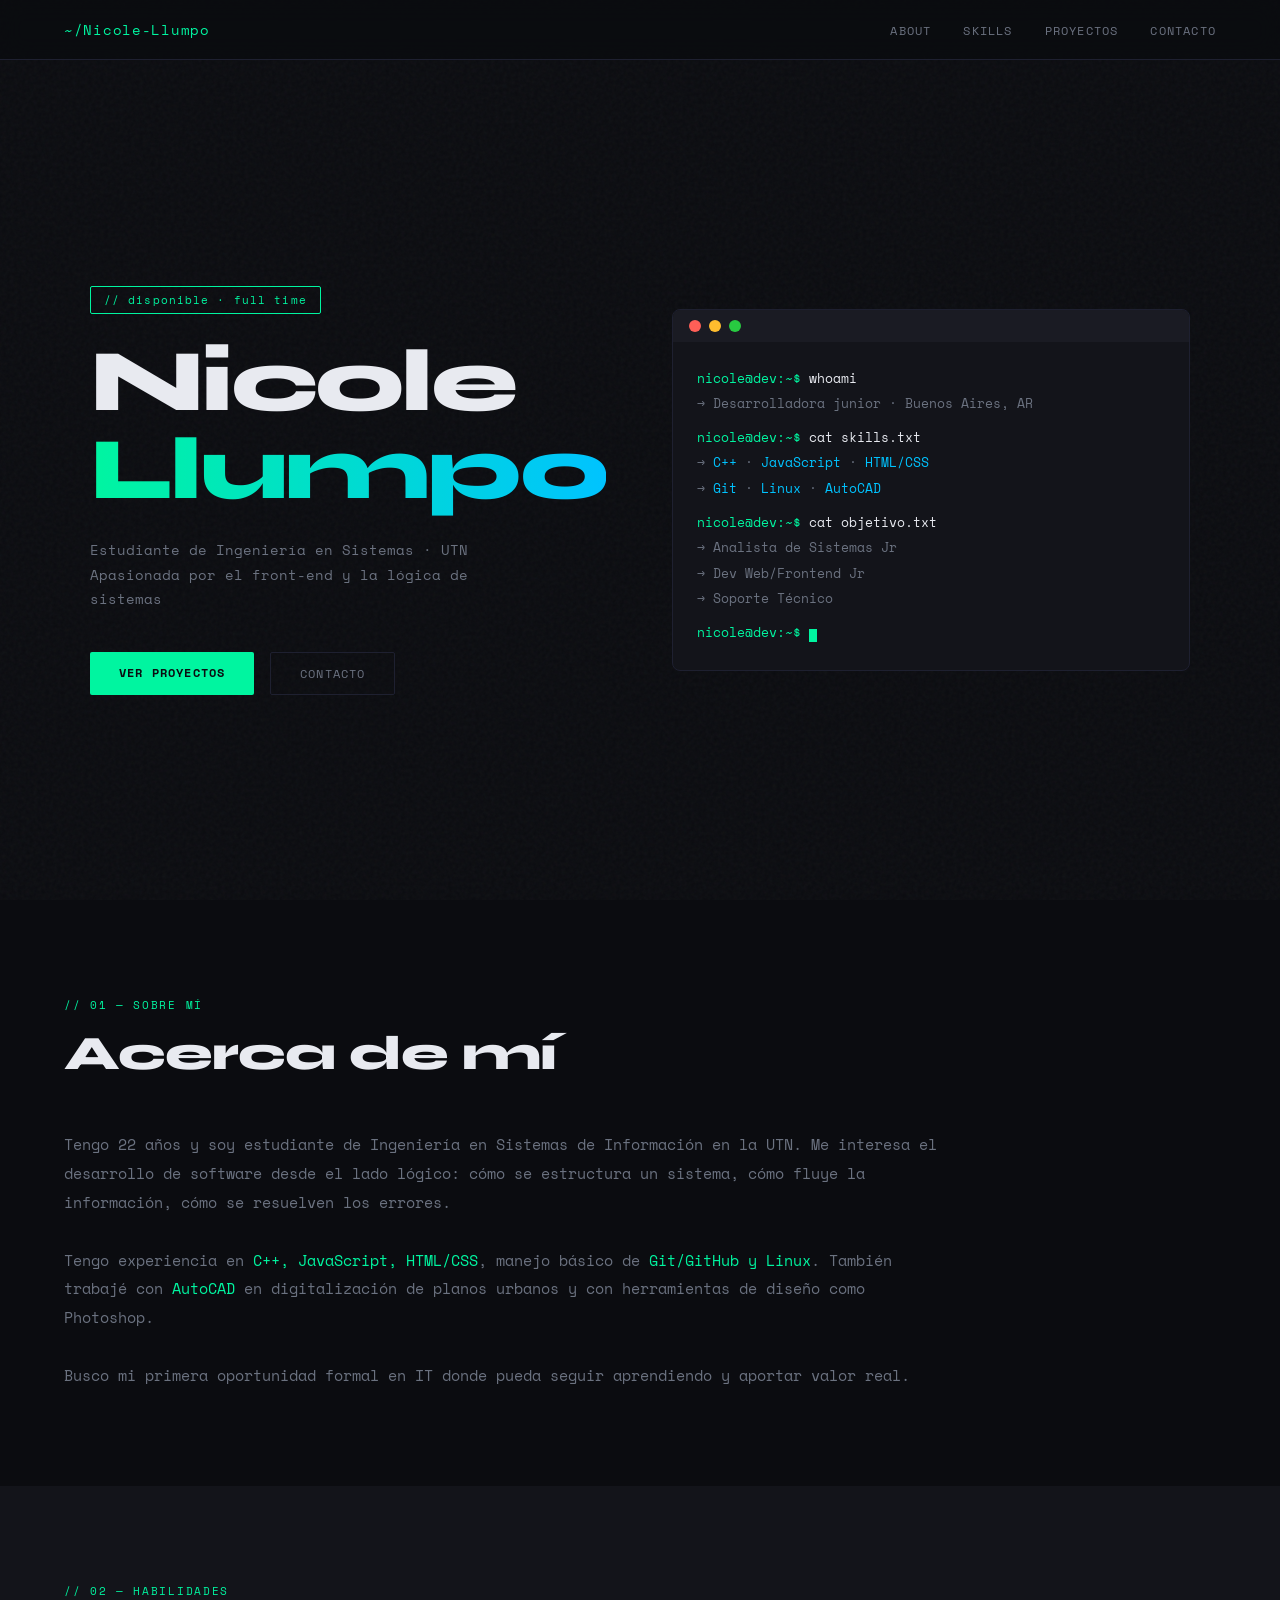
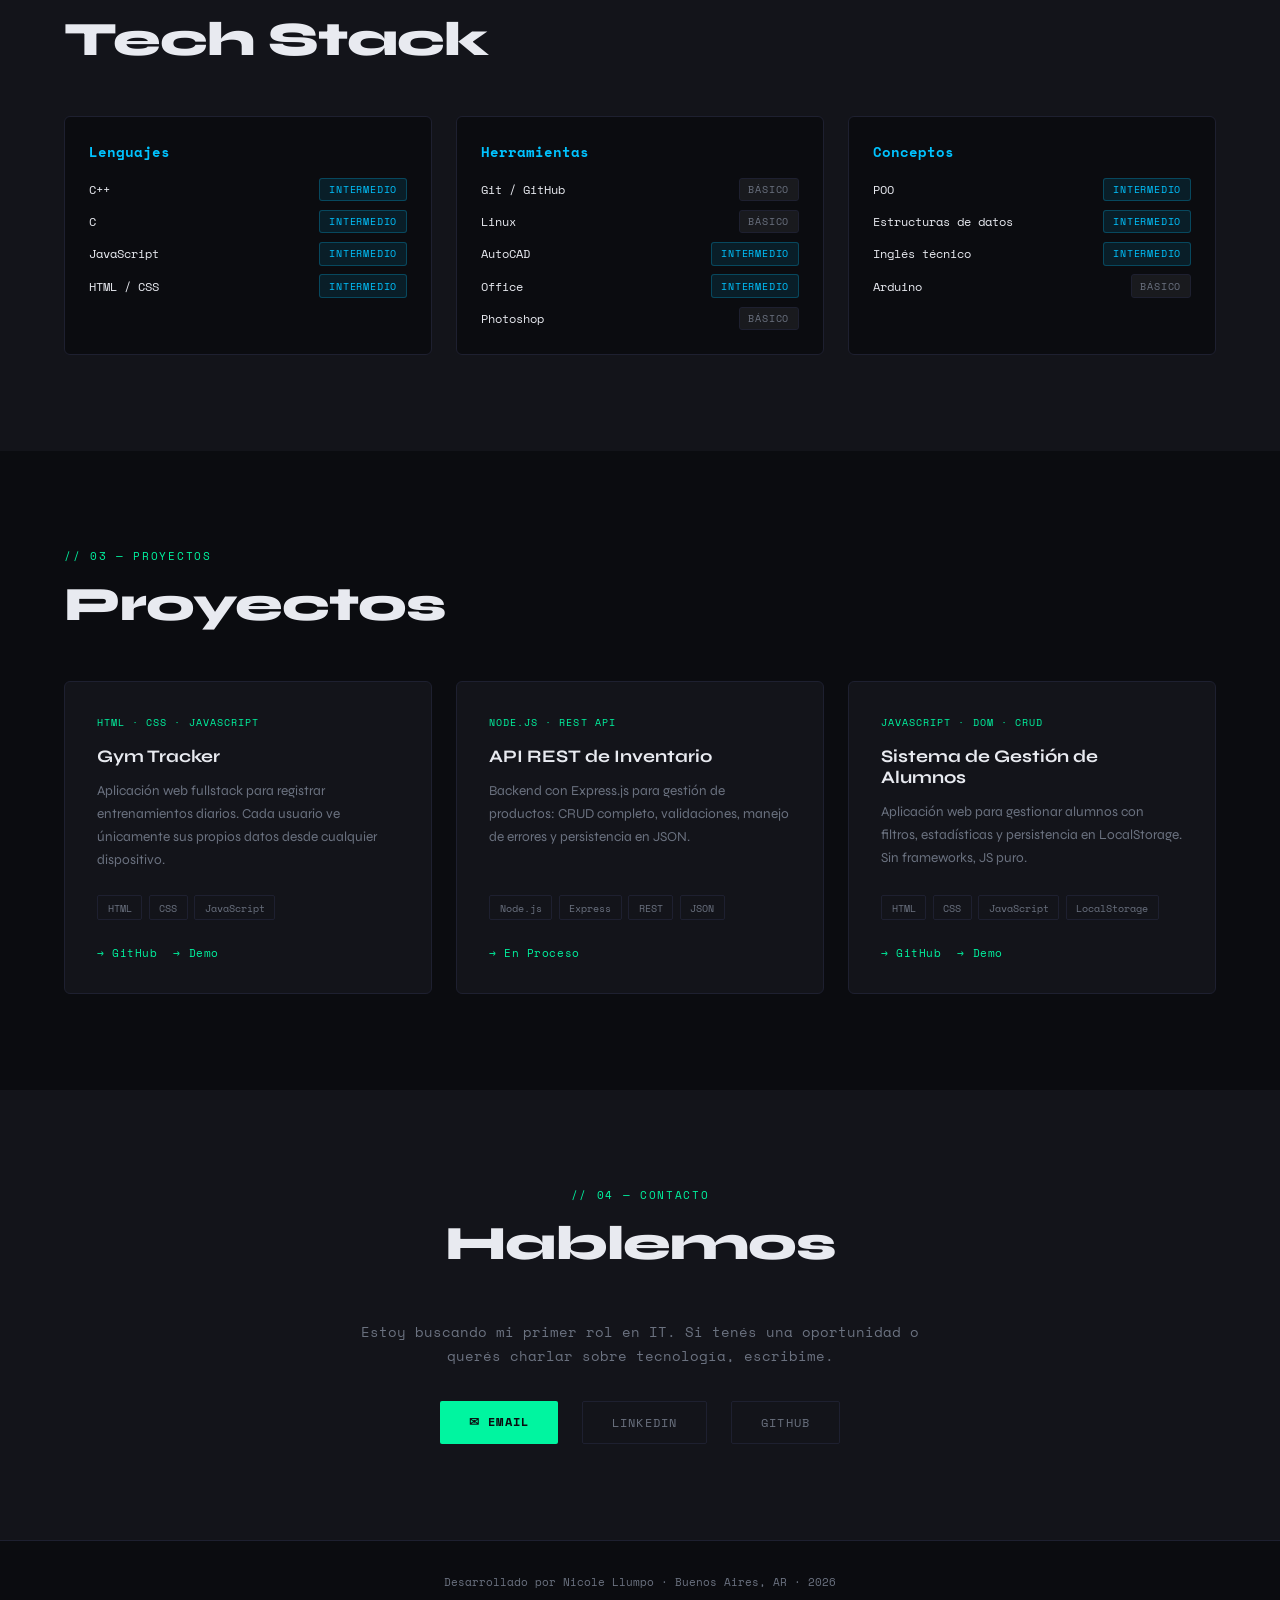
==== commit e6d8459c: "cambios de diseño" ====
--- a/index.html
+++ b/index.html
@@ -62,7 +62,6 @@
   <section id="about">
     <div class="section-label">// 01 — sobre mí</div>
     <h2>Acerca de mí</h2>
-    <div class="divider"></div>
     <div class="fade-up">
     <div class="fade-tipo">
       <p>Tengo 22 años y soy estudiante de Ingeniería en Sistemas de Información en la UTN. 
@@ -83,7 +82,6 @@
   <section id="skills">
     <div class="section-label">// 02 — habilidades</div>
     <h2>Tech Stack</h2>
-    <div class="divider"></div>
     <div class="skills-grid">
       <div class="skill-card fade-up">
         <h3>Lenguajes</h3>
@@ -124,7 +122,6 @@
   <section id="projects">
     <div class="section-label">// 03 — proyectos</div>
     <h2>Proyectos</h2>
-    <div class="divider"></div>
     <div class="projects-grid">
 
       <div class="project-card fade-up">
@@ -172,7 +169,6 @@
   <section id="contact">
     <div class="section-label">// 04 — contacto</div>
     <h2>Hablemos</h2>
-    <div class="divider"></div>
     <div class="contact-inner fade-up">
       <p>Estoy buscando mi primer rol en IT. Si tenés una oportunidad o querés charlar sobre tecnología, escribime.</p>
       <div class="contact-links">
--- a/styles.css
+++ b/styles.css
@@ -34,14 +34,21 @@
 
 /* ── Navigation ───────────────────────────────────────── */
 nav {
-  position: fixed; top: 0; left: 0; right: 0;z-index: 100;
-  display: flex; justify-content: space-between; align-items: center;
+  position: fixed; 
+  top: 0; left: 0; right: 0;
+  z-index: 100;
+  display: flex; 
+  justify-content: space-between; 
+  align-items: center;
   padding: 1.2rem 5%;
   backdrop-filter: blur(12px);
   -webkit-backdrop-filter: blur(12px); 
   backdrop-filter: blur(12px);  
   border-bottom: 1px solid var(--border);
   background: rgba(11,12,16,0.8);
+
+  -webkit-backdrop-filter: blur(12px); 
+  backdrop-filter: blur(12px);    
 }
 
 .nav-logo {
@@ -63,6 +70,12 @@
     }
     .nav-links a:hover { color: var(--accent); }
 
+  @media (max-width: 500px) {
+      .nav-links { gap: 1rem;}
+      .nav-links a {font-size: 0.65rem;}
+      .nav-logo{padding: 0.5rem 0; font-size: 0.8rem;  }
+      .nav { padding: 1rem 1.5rem; flex-direction: column; align-items: flex-start;}
+  }
     /* ── Hero ─────────────────────────────────────────────── */
     #hero {
       min-height: 100vh;
@@ -194,6 +207,16 @@
 
     @keyframes blink { 50% { opacity: 0; } }
 
+    @media (max-width: 500px) {
+      .terminal-body {
+        padding: 1rem;       /* menos padding */
+        font-size: .7rem;    /* texto más chico */
+        line-height: 1.6;    /* más compacto */
+      }
+
+      .dot { width: 10px; height: 10px; } /* íconos más chicos */
+    }
+
     /* ── Sections ─────────────────────────────────────────── */
     section { padding: 6rem 5%; position: relative; }
 
@@ -211,12 +234,6 @@
       font-weight: 800;
       letter-spacing: -0.02em;
       margin-bottom: 3rem;
-    }
-
-    .divider {
-      width: 60px; height: 2px;
-      background: linear-gradient(90deg, var(--accent), transparent);
-      margin: 1rem 0 auto 3rem;
     }
 
     /* ── Skills ───────────────────────────────────────────── */
@@ -383,7 +400,6 @@
     .fade-up.visible { opacity: 1; transform: translateY(0); }
 
     /* ── Responsive ────────────────────────────────────────── */
-    @media (max-width: 768px) {
+    @media (max-width: 600px) {
       .hero-grid { grid-template-columns: 1fr; }
-      .terminal  { display: none; }
-    }
+    }
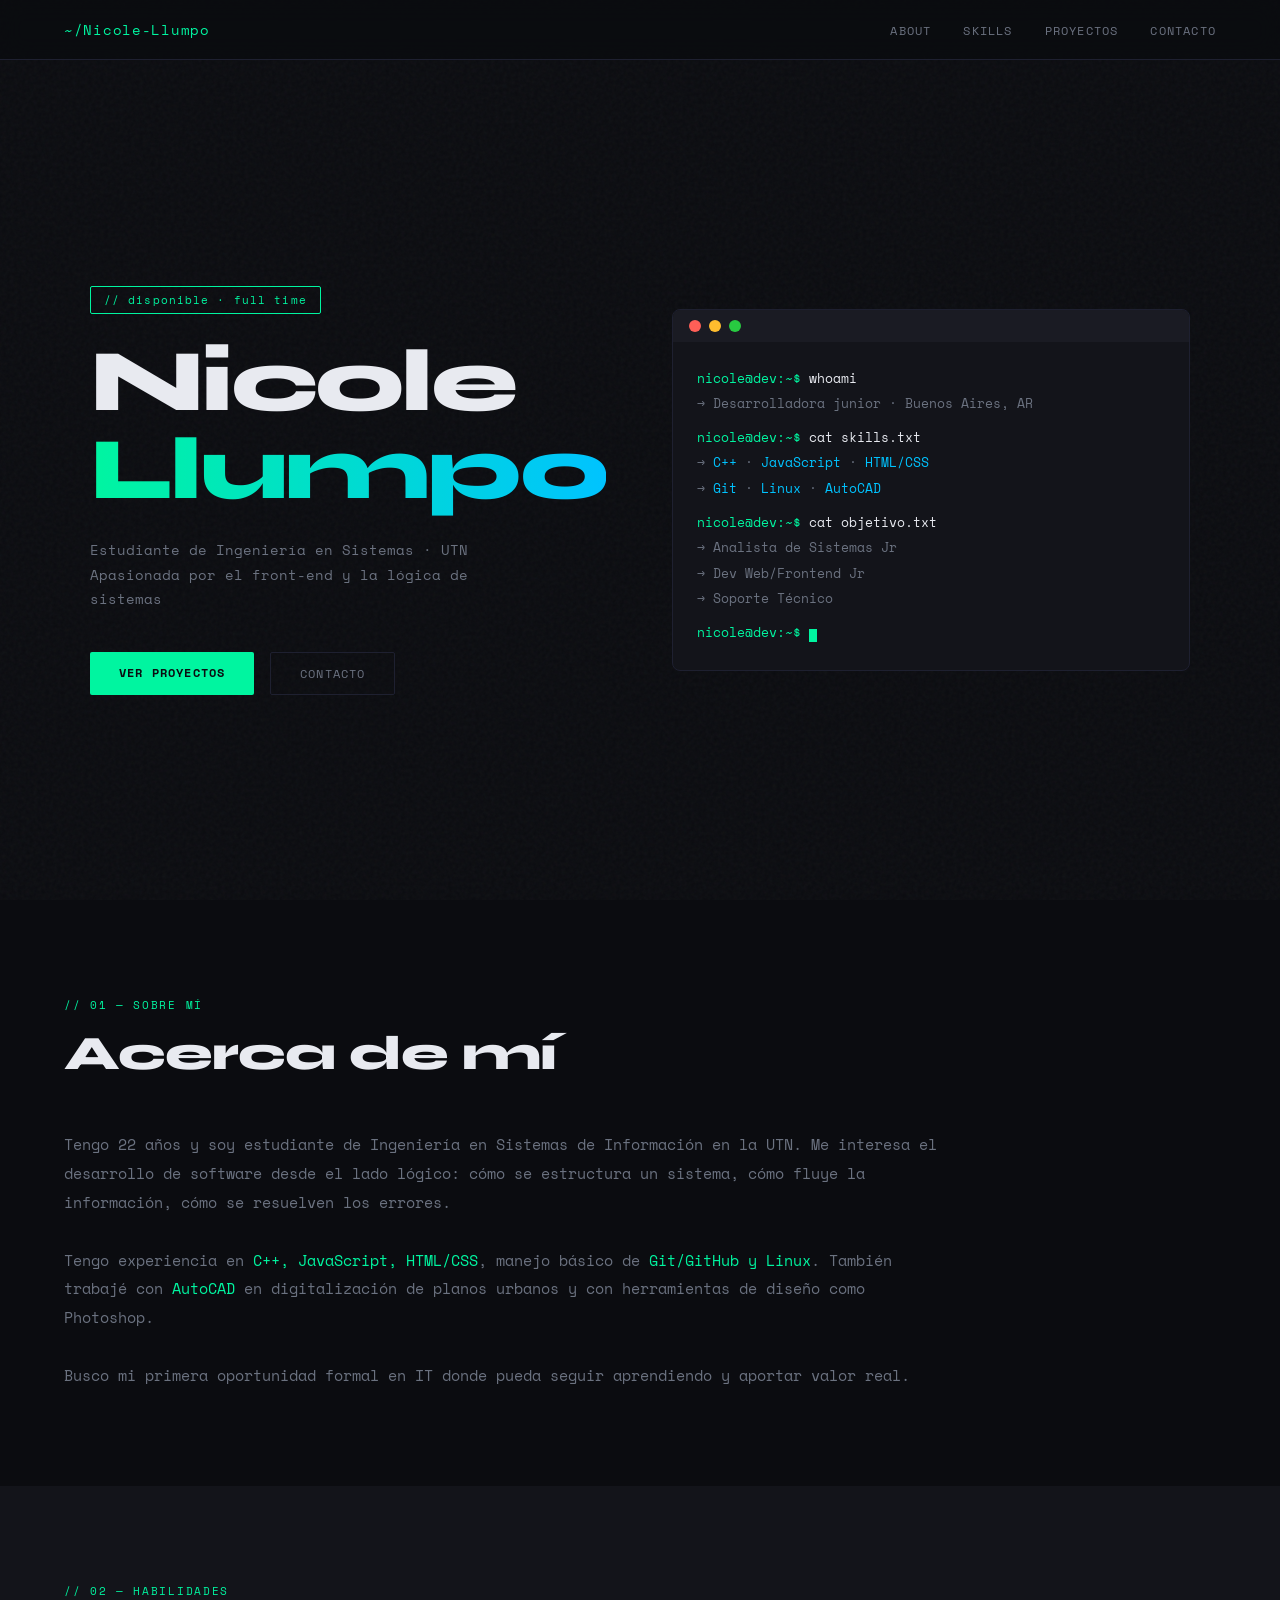
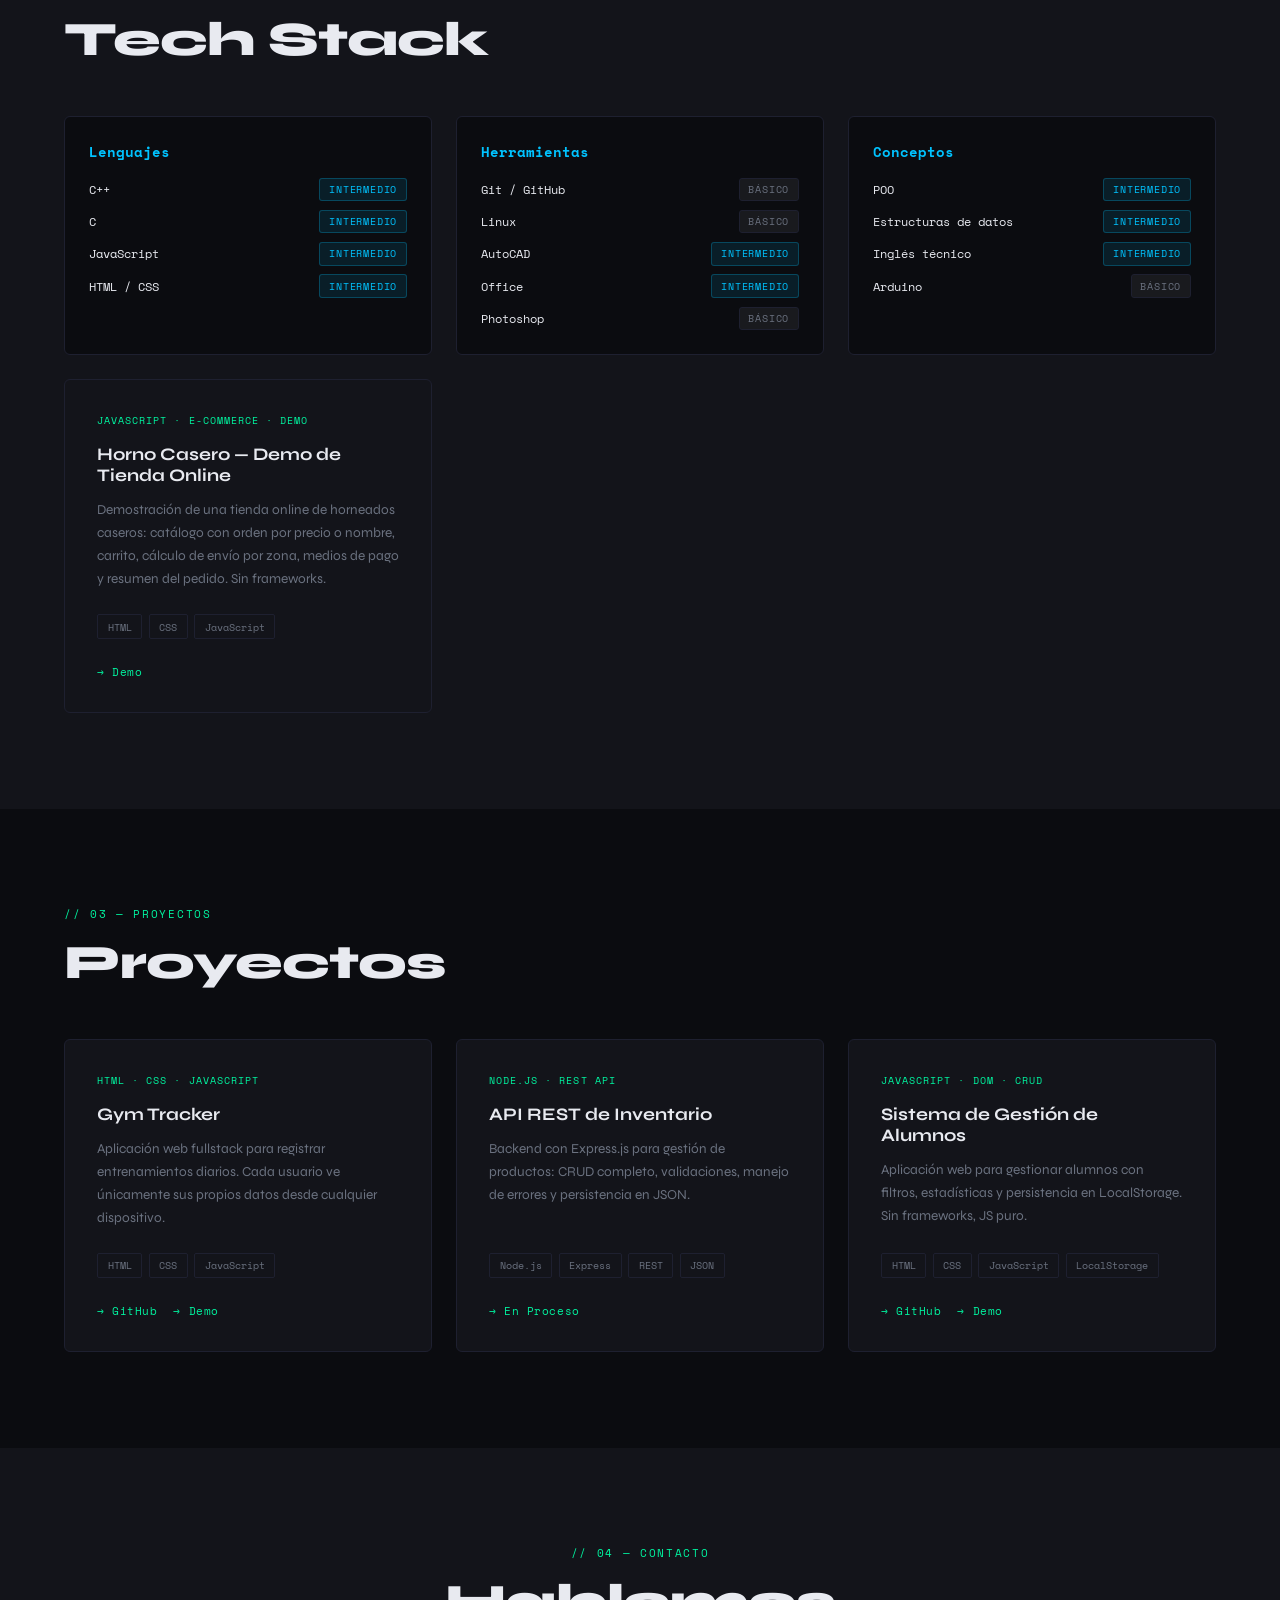
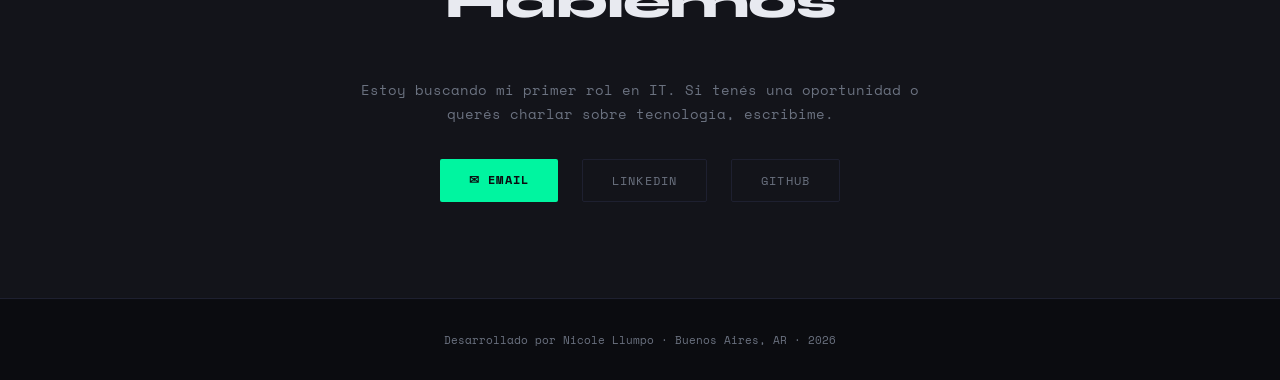
==== commit fc09f552: "demo horneado" ====
--- a/index.html
+++ b/index.html
@@ -114,6 +114,17 @@
           <div class="skill-item"><span class="skill-name">Arduino</span><span class="skill-level level-basico">Básico</span></div>
         </div>
       </div>
+        <div class="project-card fade-up">
+        <div class="project-tag">JavaScript · E-commerce · Demo</div>
+        <h3>Horno Casero — Demo de Tienda Online</h3>
+        <p>Demostración de una tienda online de horneados caseros: catálogo con orden por precio o nombre, carrito, cálculo de envío por zona, medios de pago y resumen del pedido. Sin frameworks.</p>
+        <div class="project-tags">
+          <span class="tag">HTML</span><span class="tag">CSS</span><span class="tag">JavaScript</span>
+        </div>
+        <div class="project-links">
+          <a href="https://nicolellumpo1.github.io/demo-tienda-horneado/" target="_blank" rel="noopener noreferrer">→ Demo</a>
+        </div>
+      </div>
 
     </div>
   </section>
--- a/styles.css
+++ b/styles.css
@@ -241,8 +241,7 @@
 
     .skills-grid {
       display: grid;
-      /*grid-template-columns: repeat(3, 1fr);*/
-      grid-template-columns: repeat(auto-fill, minmax(280px, 1fr)); 
+      grid-template-columns: repeat(auto-fill, minmax(320px, 1fr));
       gap: 1.5rem;
     }
 
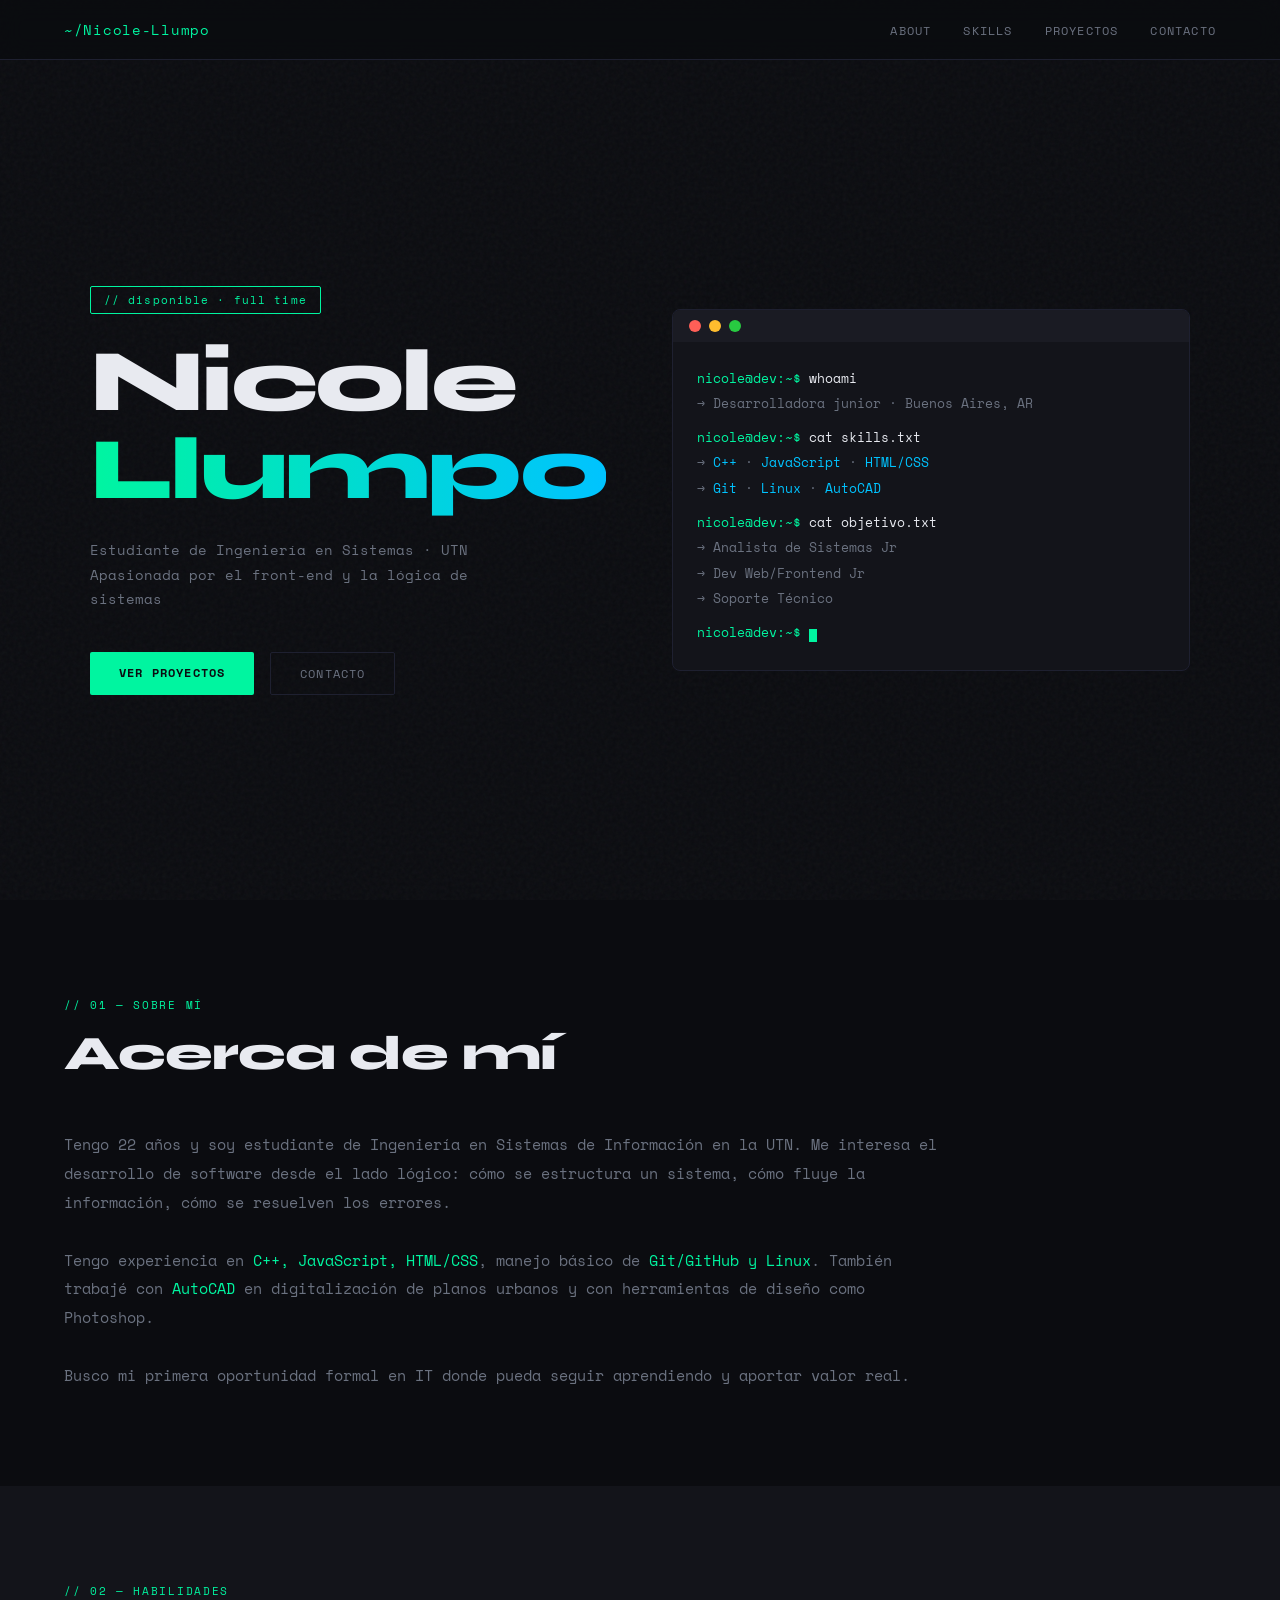
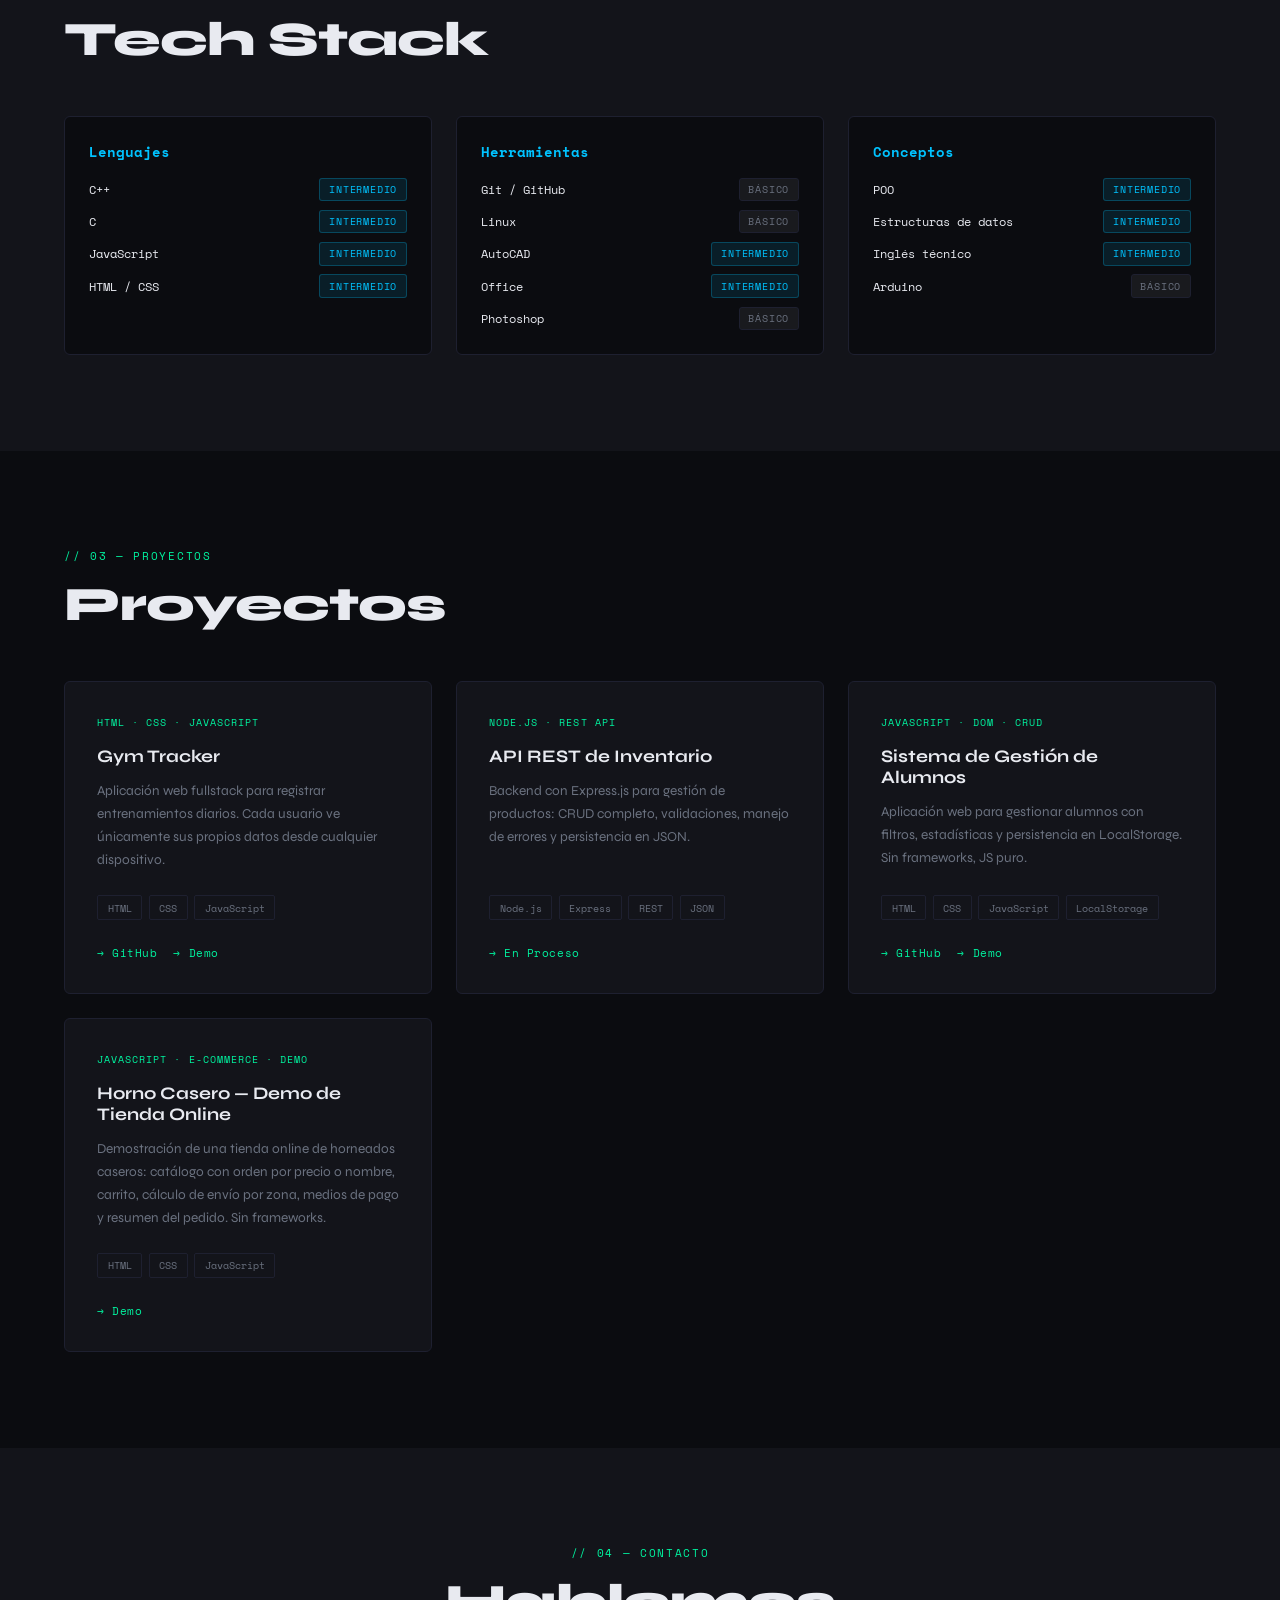
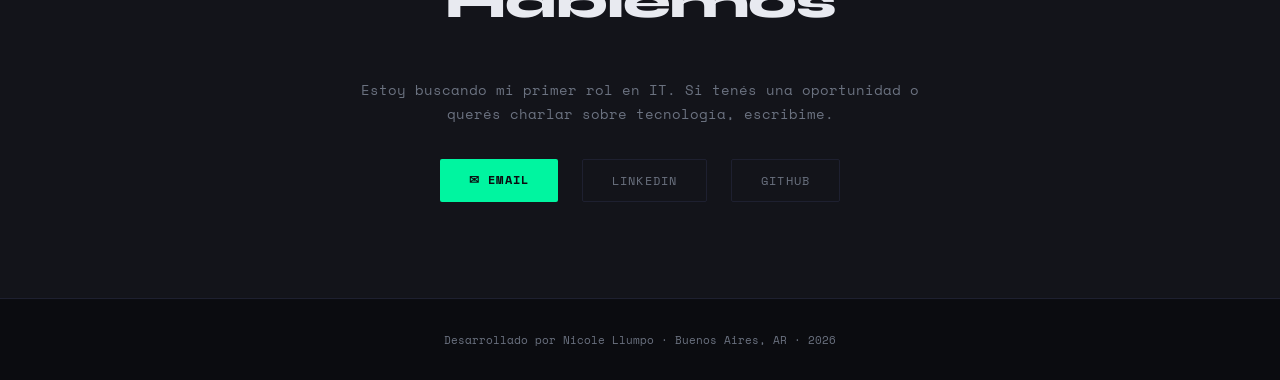
==== commit ded174ea: "Restore Horno Casero project card in index.html" ====
--- a/index.html
+++ b/index.html
@@ -114,18 +114,7 @@
           <div class="skill-item"><span class="skill-name">Arduino</span><span class="skill-level level-basico">Básico</span></div>
         </div>
       </div>
-        <div class="project-card fade-up">
-        <div class="project-tag">JavaScript · E-commerce · Demo</div>
-        <h3>Horno Casero — Demo de Tienda Online</h3>
-        <p>Demostración de una tienda online de horneados caseros: catálogo con orden por precio o nombre, carrito, cálculo de envío por zona, medios de pago y resumen del pedido. Sin frameworks.</p>
-        <div class="project-tags">
-          <span class="tag">HTML</span><span class="tag">CSS</span><span class="tag">JavaScript</span>
-        </div>
-        <div class="project-links">
-          <a href="https://nicolellumpo1.github.io/demo-tienda-horneado/" target="_blank" rel="noopener noreferrer">→ Demo</a>
-        </div>
-      </div>
-
+      
     </div>
   </section>
 
@@ -170,6 +159,18 @@
         <div class="project-links">
           <a href="https://github.com/Nicolellumpo/Sistema-Alumnos" target="_blank" rel="noopener noreferrer">→ GitHub</a>
           <a href="https://nicolellumpo.github.io/Sistema-Alumnos/" target="_blank" rel="noopener noreferrer">→ Demo</a> 
+        </div>
+      </div>
+    
+      <div class="project-card fade-up">
+        <div class="project-tag">JavaScript · E-commerce · Demo</div>
+        <h3>Horno Casero — Demo de Tienda Online</h3>
+        <p>Demostración de una tienda online de horneados caseros: catálogo con orden por precio o nombre, carrito, cálculo de envío por zona, medios de pago y resumen del pedido. Sin frameworks.</p>
+        <div class="project-tags">
+          <span class="tag">HTML</span><span class="tag">CSS</span><span class="tag">JavaScript</span>
+        </div>
+        <div class="project-links">
+          <a href="https://nicolellumpo1.github.io/demo-tienda-horneado/" target="_blank" rel="noopener noreferrer">→ Demo</a>
         </div>
       </div>
 
